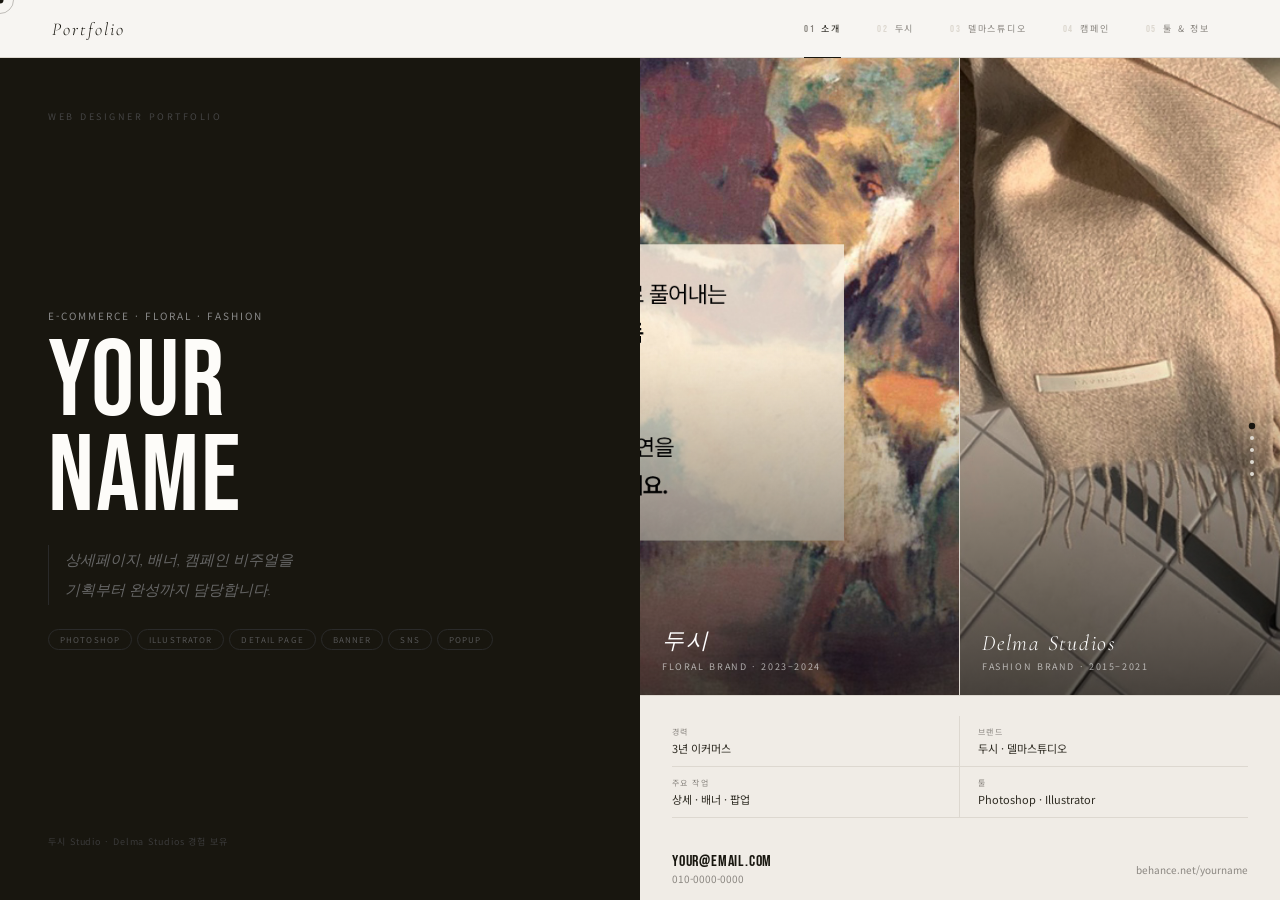
==== index.html @ 93f3ad56 "first commit" ====
<!doctype html>
<html lang="ko">
  <head>
    <meta charset="UTF-8" />
    <meta name="viewport" content="width=device-width, initial-scale=1.0" />
    <title>Web Designer Portfolio</title>
    <link
      href="https://fonts.googleapis.com/css2?family=Noto+Sans+KR:wght@300;400;500&family=Noto+Serif+KR:wght@300;400;600&family=Bebas+Neue&family=Cormorant+Garamond:ital,wght@0,300;0,400;1,300;1,400&display=swap"
      rel="stylesheet"
    />
    <style>
      :root {
        --bg: #f7f5f2;
        --bg2: #f0ece6;
        --bg3: #e8e3dc;
        --dark: #18160f;
        --dark2: #2e2b22;
        --accent-d: #4a6741;
        --accent-l: #7aaa6e;
        --warm: #b8865a;
        --pink: #d4a4a0;
        --text: #18160f;
        --muted: #8a8680;
        --border: #ddd8d0;
        --white: #fdfcf9;
      }
      * {
        box-sizing: border-box;
        margin: 0;
        padding: 0;
      }
      html,
      body {
        width: 100%;
        height: 100%;
        overflow: hidden;
        background: var(--bg);
        color: var(--text);
        font-family: "Noto Sans KR", sans-serif;
        cursor: none;
      }

      .cursor {
        position: fixed;
        width: 7px;
        height: 7px;
        background: var(--dark);
        border-radius: 50%;
        pointer-events: none;
        z-index: 9999;
        transform: translate(-50%, -50%);
      }
      .cursor-ring {
        position: fixed;
        width: 28px;
        height: 28px;
        border: 1px solid rgba(24, 22, 15, 0.25);
        border-radius: 50%;
        pointer-events: none;
        z-index: 9998;
        transform: translate(-50%, -50%);
        transition: all 0.1s;
      }

      /* NAV */
      nav {
        position: fixed;
        top: 0;
        left: 0;
        right: 0;
        z-index: 100;
        height: 58px;
        display: flex;
        align-items: center;
        justify-content: space-between;
        padding: 0 52px;
        background: rgba(247, 245, 242, 0.97);
        backdrop-filter: blur(10px);
        border-bottom: 1px solid var(--border);
      }
      .nav-logo {
        font-family: "Cormorant Garamond", serif;
        font-size: 18px;
        font-weight: 300;
        letter-spacing: 0.12em;
        color: var(--dark);
        font-style: italic;
      }
      .nav-tabs {
        display: flex;
      }
      .nav-tab {
        height: 58px;
        padding: 0 18px;
        display: flex;
        align-items: center;
        font-size: 9px;
        letter-spacing: 0.2em;
        text-transform: uppercase;
        color: var(--muted);
        border: none;
        background: none;
        cursor: none;
        font-family: "Noto Sans KR", sans-serif;
        position: relative;
        transition: color 0.25s;
      }
      .nav-tab::after {
        content: "";
        position: absolute;
        bottom: 0;
        left: 18px;
        right: 18px;
        height: 1px;
        background: var(--dark);
        transform: scaleX(0);
        transition: transform 0.3s ease;
      }
      .nav-tab.active {
        color: var(--dark);
      }
      .nav-tab.active::after {
        transform: scaleX(1);
      }
      .nav-num {
        font-family: "Bebas Neue", sans-serif;
        font-size: 10px;
        color: var(--border);
        margin-right: 6px;
        transition: color 0.25s;
      }
      .nav-tab.active .nav-num {
        color: var(--muted);
      }

      /* PI */
      .pi {
        position: fixed;
        right: 26px;
        top: 50%;
        transform: translateY(-50%);
        display: flex;
        flex-direction: column;
        gap: 8px;
        z-index: 50;
      }
      .pi-dot {
        width: 4px;
        height: 4px;
        border-radius: 50%;
        background: var(--border);
        cursor: pointer;
        transition: all 0.3s;
      }
      .pi-dot.active {
        background: var(--dark);
        transform: scale(1.6);
      }

      /* PAGES */
      .pages {
        position: fixed;
        top: 58px;
        left: 0;
        right: 0;
        bottom: 0;
        overflow: hidden;
      }
      .page {
        position: absolute;
        top: 0;
        left: 0;
        right: 0;
        bottom: 0;
        opacity: 0;
        transform: translateY(22px);
        transition:
          opacity 0.5s cubic-bezier(0.16, 1, 0.3, 1),
          transform 0.5s cubic-bezier(0.16, 1, 0.3, 1);
        pointer-events: none;
        overflow-y: auto;
      }
      .page.active {
        opacity: 1;
        transform: translateY(0);
        pointer-events: all;
      }
      .page.exit {
        opacity: 0;
        transform: translateY(-14px);
        transition:
          opacity 0.28s ease,
          transform 0.28s ease;
      }
      .page::-webkit-scrollbar {
        width: 2px;
      }
      .page::-webkit-scrollbar-thumb {
        background: var(--border);
      }

      /* ANIM */
      .au {
        opacity: 0;
      }
      .page.active .au {
        animation: fadeUp 0.65s cubic-bezier(0.16, 1, 0.3, 1) forwards;
      }
      @keyframes fadeUp {
        from {
          opacity: 0;
          transform: translateY(16px);
        }
        to {
          opacity: 1;
          transform: translateY(0);
        }
      }
      .d1 {
        animation-delay: 0.05s;
      }
      .d2 {
        animation-delay: 0.11s;
      }
      .d3 {
        animation-delay: 0.18s;
      }
      .d4 {
        animation-delay: 0.26s;
      }
      .d5 {
        animation-delay: 0.34s;
      }

      /* ===== P1: COVER ===== */
      .cover-page {
        display: grid;
        grid-template-columns: 1fr 1fr;
        height: 100%;
        overflow: hidden;
      }
      .cover-left {
        background: var(--dark);
        padding: 52px 48px;
        display: flex;
        flex-direction: column;
        justify-content: space-between;
      }
      .cover-eyebrow {
        font-size: 9px;
        letter-spacing: 0.28em;
        color: #444;
        text-transform: uppercase;
      }
      .cover-role {
        font-size: 10px;
        letter-spacing: 0.2em;
        color: #888;
        text-transform: uppercase;
        margin-bottom: 12px;
      }
      .cover-name {
        font-family: "Bebas Neue", sans-serif;
        font-size: clamp(64px, 8.5vw, 108px);
        line-height: 0.88;
        color: #fdfcf9;
        letter-spacing: 0.02em;
      }
      .cover-tagline {
        margin-top: 20px;
        font-family: "Cormorant Garamond", serif;
        font-size: 15px;
        color: #666;
        line-height: 2;
        font-style: italic;
        border-left: 1px solid #2a2a2a;
        padding-left: 16px;
      }
      .cover-tags {
        display: flex;
        flex-wrap: wrap;
        gap: 5px;
        margin-top: 24px;
      }
      .ctag {
        font-size: 8px;
        letter-spacing: 0.14em;
        padding: 4px 11px;
        border: 1px solid #2a2a2a;
        color: #555;
        border-radius: 20px;
        text-transform: uppercase;
      }

      .cover-right {
        background: var(--bg2);
        display: flex;
        flex-direction: column;
      }
      .cover-brands {
        display: grid;
        grid-template-columns: 1fr 1fr;
        flex: 1;
        overflow: hidden;
      }
      .brand-panel {
        position: relative;
        overflow: hidden;
        cursor: pointer;
        border-right: 1px solid var(--border);
      }
      .brand-panel:last-child {
        border-right: none;
      }
      .brand-panel img {
        width: 100%;
        height: 100%;
        object-fit: cover;
        object-position: center top;
        display: block;
        transition: transform 0.5s ease;
      }
      .brand-panel:hover img {
        transform: scale(1.03);
      }
      .brand-overlay {
        position: absolute;
        inset: 0;
        background: linear-gradient(
          to top,
          rgba(0, 0, 0, 0.65) 0%,
          transparent 55%
        );
        display: flex;
        flex-direction: column;
        justify-content: flex-end;
        padding: 22px;
      }
      .brand-name {
        font-family: "Cormorant Garamond", serif;
        font-size: 22px;
        color: #fff;
        font-weight: 300;
        letter-spacing: 0.08em;
        font-style: italic;
      }
      .brand-sub {
        font-size: 9px;
        letter-spacing: 0.18em;
        color: rgba(255, 255, 255, 0.6);
        text-transform: uppercase;
        margin-top: 4px;
      }

      .cover-info {
        padding: 20px 32px;
        display: grid;
        grid-template-columns: 1fr 1fr;
        gap: 0;
        border-top: 1px solid var(--border);
      }
      .ci {
        padding: 10px 0;
        border-bottom: 1px solid var(--border);
      }
      .ci:nth-child(odd) {
        padding-right: 18px;
        border-right: 1px solid var(--border);
      }
      .ci:nth-child(even) {
        padding-left: 18px;
      }
      .ci-k {
        font-size: 8px;
        letter-spacing: 0.18em;
        color: var(--muted);
        text-transform: uppercase;
        margin-bottom: 3px;
      }
      .ci-v {
        font-size: 11px;
        color: var(--dark2);
      }
      .cover-contact {
        padding: 14px 32px;
        display: flex;
        justify-content: space-between;
        align-items: center;
      }
      .contact-main {
        font-family: "Bebas Neue", sans-serif;
        font-size: 16px;
        color: var(--dark);
        letter-spacing: 0.05em;
      }
      .contact-sub {
        font-size: 10px;
        color: var(--muted);
      }

      /* ===== P2: 두시 ===== */
      .brand-page {
        padding: 36px 52px;
        min-height: 100%;
      }
      .brand-header {
        display: flex;
        align-items: center;
        gap: 16px;
        padding-bottom: 16px;
        border-bottom: 1px solid var(--border);
        margin-bottom: 20px;
      }
      .bh-badge {
        font-family: "Cormorant Garamond", serif;
        font-size: 13px;
        font-style: italic;
        color: var(--white);
        background: var(--dark);
        padding: 4px 14px;
        border-radius: 2px;
        letter-spacing: 0.05em;
      }
      .bh-title {
        font-size: 18px;
        font-weight: 500;
        font-family: "Noto Serif KR", serif;
      }
      .bh-sub {
        margin-left: auto;
        font-size: 9px;
        letter-spacing: 0.16em;
        color: var(--muted);
        text-transform: uppercase;
      }

      .work-grid {
        display: grid;
        grid-template-columns: repeat(3, 1fr);
        gap: 10px;
      }
      .work-card {
        background: var(--white);
        border: 1px solid var(--border);
        border-radius: 5px;
        overflow: hidden;
        position: relative;
      }
      .work-img {
        width: 100%;
        height: 200px;
        overflow: hidden;
      }
      .work-img img {
        width: 100%;
        height: 100%;
        object-fit: cover;
        object-position: top;
        display: block;
        transition: transform 0.4s ease;
      }
      .work-card:hover .work-img img {
        transform: scale(1.04);
      }
      .work-info {
        padding: 14px 16px;
      }
      .work-cat {
        font-size: 8px;
        letter-spacing: 0.2em;
        color: var(--accent-d);
        text-transform: uppercase;
        margin-bottom: 5px;
      }
      .work-name {
        font-size: 13px;
        font-weight: 500;
        margin-bottom: 5px;
        font-family: "Noto Serif KR", serif;
      }
      .work-desc {
        font-size: 11px;
        color: var(--muted);
        line-height: 1.75;
        font-weight: 300;
      }
      .work-tags {
        display: flex;
        flex-wrap: wrap;
        gap: 4px;
        margin-top: 8px;
      }
      .wtag {
        font-size: 8px;
        padding: 2px 7px;
        border: 1px solid var(--border);
        color: var(--muted);
        border-radius: 10px;
      }

      /* ===== P3: 델마 ===== */
      /* reuse .brand-page, .brand-header, .work-grid */
      .work-img.tall {
        height: 260px;
      }
      .delma-grid {
        display: grid;
        grid-template-columns: 1fr 1fr;
        gap: 10px;
      }
      .delma-left {
        display: flex;
        flex-direction: column;
        gap: 10px;
      }
      .delma-right {
        display: flex;
        flex-direction: column;
        gap: 10px;
      }

      .detail-scroll-card {
        background: var(--white);
        border: 1px solid var(--border);
        border-radius: 5px;
        overflow: hidden;
      }
      .detail-scroll-imgs {
        display: flex;
        gap: 6px;
        padding: 14px;
        height: 280px;
        overflow-x: auto;
      }
      .detail-scroll-imgs::-webkit-scrollbar {
        height: 2px;
      }
      .detail-scroll-imgs::-webkit-scrollbar-thumb {
        background: var(--border);
      }
      .detail-scroll-imgs img {
        height: 100%;
        width: auto;
        flex-shrink: 0;
        border-radius: 3px;
        object-fit: cover;
      }

      .popup-grid {
        display: grid;
        grid-template-columns: 1fr 1fr;
        gap: 8px;
      }
      .popup-item {
        border: 1px solid var(--border);
        border-radius: 4px;
        overflow: hidden;
        background: var(--bg2);
      }
      .popup-item img {
        width: 100%;
        display: block;
        object-fit: contain;
      }

      /* ===== P4: 캠페인 비교 ===== */
      .compare-page {
        padding: 36px 52px;
        min-height: 100%;
      }
      .compare-grid {
        display: grid;
        grid-template-columns: 1fr 1fr;
        gap: 24px;
        margin-top: 20px;
      }
      .compare-col {
        display: flex;
        flex-direction: column;
        gap: 0;
      }
      .col-header {
        padding: 14px 0;
        border-bottom: 2px solid var(--dark);
        margin-bottom: 0;
      }
      .col-brand {
        font-family: "Cormorant Garamond", serif;
        font-size: 20px;
        font-style: italic;
        color: var(--dark);
      }
      .col-sub {
        font-size: 9px;
        letter-spacing: 0.18em;
        color: var(--muted);
        text-transform: uppercase;
        margin-top: 3px;
      }
      .camp-row {
        display: flex;
        align-items: center;
        gap: 14px;
        padding: 16px 0;
        border-bottom: 1px solid var(--border);
      }
      .camp-thumb-sm {
        width: 64px;
        height: 64px;
        border-radius: 4px;
        overflow: hidden;
        flex-shrink: 0;
        border: 1px solid var(--border);
      }
      .camp-thumb-sm img {
        width: 100%;
        height: 100%;
        object-fit: cover;
      }
      .camp-body {
      }
      .camp-cat-sm {
        font-size: 8px;
        letter-spacing: 0.18em;
        color: var(--accent-d);
        text-transform: uppercase;
        margin-bottom: 3px;
      }
      .camp-name-sm {
        font-size: 13px;
        font-weight: 500;
        margin-bottom: 3px;
      }
      .camp-desc-sm {
        font-size: 11px;
        color: var(--muted);
        line-height: 1.6;
        font-weight: 300;
      }

      /* ===== P5: TOOLS ===== */
      .tools-page {
        padding: 36px 52px;
        min-height: 100%;
        display: grid;
        grid-template-columns: 1fr 1fr;
        grid-template-rows: auto 1fr;
        gap: 36px;
      }
      .tools-hd {
        grid-column: 1/-1;
      }
      .tsec-label {
        font-size: 9px;
        letter-spacing: 0.22em;
        color: var(--muted);
        text-transform: uppercase;
        padding-bottom: 12px;
        border-bottom: 1px solid var(--border);
        margin-bottom: 16px;
      }
      .tool-row2 {
        display: flex;
        align-items: center;
        gap: 12px;
        margin-bottom: 14px;
      }
      .tool-n {
        width: 96px;
        font-size: 12px;
        color: var(--dark2);
      }
      .tool-bg {
        flex: 1;
        height: 1px;
        background: var(--bg3);
      }
      .tool-fg {
        height: 100%;
        background: var(--dark);
        transform: scaleX(0);
        transform-origin: left;
        animation: barGrow 1.1s cubic-bezier(0.16, 1, 0.3, 1) forwards;
      }
      @keyframes barGrow {
        to {
          transform: scaleX(1);
        }
      }
      .tool-pct {
        width: 28px;
        text-align: right;
        font-size: 10px;
        color: var(--muted);
        font-family: "Bebas Neue", sans-serif;
      }
      .prof-row {
        display: flex;
        justify-content: space-between;
        padding: 13px 0;
        border-bottom: 1px solid var(--border);
      }
      .prof-k {
        font-size: 9px;
        letter-spacing: 0.14em;
        color: var(--muted);
        text-transform: uppercase;
      }
      .prof-v {
        font-size: 12px;
        color: var(--dark2);
      }
    </style>
  </head>
  <body>
    <div class="cursor" id="cursor"></div>
    <div class="cursor-ring" id="cursorRing"></div>

    <nav>
      <div class="nav-logo">Portfolio</div>
      <div class="nav-tabs">
        <button class="nav-tab active" data-page="0">
          <span class="nav-num">01</span>소개
        </button>
        <button class="nav-tab" data-page="1">
          <span class="nav-num">02</span>두시
        </button>
        <button class="nav-tab" data-page="2">
          <span class="nav-num">03</span>델마스튜디오
        </button>
        <button class="nav-tab" data-page="3">
          <span class="nav-num">04</span>캠페인
        </button>
        <button class="nav-tab" data-page="4">
          <span class="nav-num">05</span>툴 & 정보
        </button>
      </div>
    </nav>

    <div class="pi">
      <div class="pi-dot active" data-page="0"></div>
      <div class="pi-dot" data-page="1"></div>
      <div class="pi-dot" data-page="2"></div>
      <div class="pi-dot" data-page="3"></div>
      <div class="pi-dot" data-page="4"></div>
    </div>

    <div class="pages">
      <!-- P1 COVER -->
      <div class="page active" id="page-0">
        <div class="cover-page">
          <div class="cover-left">
            <div class="cover-eyebrow au">Web Designer Portfolio</div>
            <div>
              <div class="cover-role au d1">E-Commerce · Floral · Fashion</div>
              <div class="cover-name au d2">YOUR<br />NAME</div>
              <div class="cover-tagline au d3">
                상세페이지, 배너, 캠페인 비주얼을<br />기획부터 완성까지
                담당합니다.
              </div>
              <div class="cover-tags au d4">
                <span class="ctag">Photoshop</span
                ><span class="ctag">Illustrator</span>
                <span class="ctag">Detail Page</span
                ><span class="ctag">Banner</span> <span class="ctag">SNS</span
                ><span class="ctag">Popup</span>
              </div>
            </div>
            <div
              class="au d5"
              style="font-size: 9px; color: #3a3a3a; letter-spacing: 0.1em"
            >
              두시 Studio · Delma Studios 경험 보유
            </div>
          </div>
          <div class="cover-right">
            <div class="cover-brands au d1">
              <div class="brand-panel">
                <img src="images/doosi-main.jpg" alt="두시" />
                <div class="brand-overlay">
                  <div class="brand-name">두시</div>
                  <div class="brand-sub">Floral Brand · 2023–2024</div>
                </div>
              </div>
              <div class="brand-panel">
                <img src="images/delma-main.JPG" alt="델마 스튜디오" />
                <div class="brand-overlay">
                  <div class="brand-name">Delma Studios</div>
                  <div class="brand-sub">Fashion Brand · 2015–2021</div>
                </div>
              </div>
            </div>
            <div class="cover-info au d2">
              <div class="ci">
                <div class="ci-k">경력</div>
                <div class="ci-v">3년 이커머스</div>
              </div>
              <div class="ci">
                <div class="ci-k">브랜드</div>
                <div class="ci-v">두시 · 델마스튜디오</div>
              </div>
              <div class="ci">
                <div class="ci-k">주요 작업</div>
                <div class="ci-v">상세 · 배너 · 팝업</div>
              </div>
              <div class="ci">
                <div class="ci-k">툴</div>
                <div class="ci-v">Photoshop · Illustrator</div>
              </div>
            </div>
            <div class="cover-contact au d3">
              <div>
                <div class="contact-main">YOUR@EMAIL.COM</div>
                <div class="contact-sub">010-0000-0000</div>
              </div>
              <div class="contact-sub">behance.net/yourname</div>
            </div>
          </div>
        </div>
      </div>

      <!-- P2 두시 -->
      <div class="page" id="page-1">
        <div class="brand-page">
          <div class="brand-header au">
            <div class="bh-badge">두시</div>
            <div class="bh-title">플로럴 브랜드 — 상세페이지 & 배너</div>
            <div class="bh-sub">2021 – 2022</div>
          </div>
          <div class="work-grid">
            <div class="work-card au d1">
              <div class="work-img">
                <img
                  src="images/doosiproduct1.jpg"
                  alt="꽃 정기구독 상세페이지"
                />
              </div>
              <div class="work-info">
                <div class="work-cat">상세페이지</div>
                <div class="work-name">꽃 정기구독</div>
                <div class="work-desc">
                  2주에 한 번 배송되는 정기구독 서비스 상세. 베이지·크림 톤 여백
                  중심 레이아웃.
                </div>
                <div class="work-tags">
                  <span class="wtag">PS</span><span class="wtag">리터칭</span
                  ><span class="wtag">합성</span
                  ><span class="wtag">타이포</span>
                </div>
              </div>
            </div>
            <div class="work-card au d2">
              <div class="work-img">
                <img src="images/aspargus.jpg" alt="아스파라거스 상세페이지" />
              </div>
              <div class="work-info">
                <div class="work-cat">상세페이지</div>
                <div class="work-name">아스파라거스</div>
                <div class="work-desc">
                  식물 단품 상세. 특성·사이즈·Gardener's tip 정보 구조화. 내추럴
                  톤 유지.
                </div>
                <div class="work-tags">
                  <span class="wtag">인포그래픽</span
                  ><span class="wtag">레이아웃</span
                  ><span class="wtag">AI</span>
                </div>
              </div>
            </div>
            <div class="work-card au d3">
              <div class="work-img">
                <img src="images/doosi-performance.jpg" alt="테마 메인 배너" />
              </div>
              <div class="work-info">
                <div class="work-cat">테마 메인 배너</div>
                <div class="work-name">퍼포먼스</div>
                <div class="work-desc">
                  드가 회화를 활용한 테마 정기구독 메인 배너. 추상적 주제를 꽃
                  어레인지로 풀어냄.
                </div>
                <div class="work-tags">
                  <span class="wtag">1920×600</span
                  ><span class="wtag">합성</span
                  ><span class="wtag">타이포</span>
                </div>
              </div>
            </div>
            <div class="work-card au d4" style="grid-column: 1/3">
              <div
                style="display: grid; grid-template-columns: 1fr 1fr; gap: 0"
              >
                <div style="padding: 18px 20px">
                  <div class="work-cat">SNS 이벤트 배너</div>
                  <div class="work-name">우정, 사랑</div>
                  <div class="work-desc">
                    국제 우정의 날(7.30) 기획전. 해바라기 꽃다발 + 푸어화병 세트
                    프로모션. 정방형 SNS 배너.
                  </div>
                  <div class="work-tags">
                    <span class="wtag">1:1</span><span class="wtag">SNS</span
                    ><span class="wtag">이벤트</span>
                  </div>
                </div>
                <div
                  style="
                    border-left: 1px solid var(--border);
                    overflow: hidden;
                    max-height: 180px;
                  "
                >
                  <img
                    src="images/doosi-sns-banner.jpg"
                    alt="우정사랑 SNS 배너"
                    style="
                      width: 100%;
                      height: 100%;
                      object-fit: cover;
                      object-position: top;
                    "
                  />
                </div>
              </div>
            </div>
          </div>
        </div>
      </div>

      <!-- P3 델마 -->
      <div class="page" id="page-2">
        <div class="brand-page">
          <div class="brand-header au">
            <div class="bh-badge" style="background: var(--dark2)">
              Delma Studios
            </div>
            <div class="bh-title">의류 쇼핑몰 — 상세페이지 & 팝업</div>
            <div class="bh-sub">2020 – 2021</div>
          </div>
          <div class="delma-grid">
            <div class="delma-left">
              <!-- 상세페이지 스크롤 -->
              <div class="detail-scroll-card au d1">
                <div style="padding: 12px 16px 0">
                  <div class="work-cat">상세페이지 — 스크롤하여 확인</div>
                </div>
                <div class="detail-scroll-imgs">
                  <img src="images/delmaproductp2.jpg" alt="델마 상세1" />
                  <img src="images/delmaproductp3.jpg" alt="델마 상세2" />
                  <img src="images/delmaproductp4.jpg" alt="델마 상세3" />
                </div>
                <div style="padding: 10px 16px 14px">
                  <div class="work-name" style="font-size: 13px">
                    Autumn Breeze · 여름 캐미솔 · Winter Jacket
                  </div>
                  <div class="work-desc">
                    시즌별 의류 단품 상세페이지. 라이프스타일 감성 컷 + 상품
                    디테일 컷 구성.
                  </div>
                  <div class="work-tags">
                    <span class="wtag">PS</span><span class="wtag">리터칭</span
                    ><span class="wtag">합성</span
                    ><span class="wtag">SNS연동</span>
                  </div>
                </div>
              </div>
              <!-- 메인이미지 -->
              <div class="work-card au d2" style="overflow: hidden">
                <div class="work-img tall">
                  <img src="images/delma-main.jpg" alt="델마 메인 이미지" />
                </div>
                <div class="work-info">
                  <div class="work-cat">메인 이미지</div>
                  <div class="work-name">Winter Collection</div>
                  <div class="work-desc">
                    modern, simple — 겨울 컬렉션 메인 비주얼. 스트릿 감성
                    레이어드 컷.
                  </div>
                  <div class="work-tags">
                    <span class="wtag">메인배너</span
                    ><span class="wtag">포토디렉팅</span>
                  </div>
                </div>
              </div>
            </div>
            <div class="delma-right">
              <!-- 메인 두번째 -->
              <div class="work-card au d1" style="overflow: hidden">
                <div class="work-img" style="height: 180px">
                  <img
                    src="images/delma-main2.jpg"
                    alt="델마 메인 두번째"
                    style="object-position: center"
                  />
                </div>
                <div class="work-info">
                  <div class="work-cat">메인 이미지 2nd</div>
                  <div class="work-name">Natural Studio</div>
                  <div class="work-desc">
                    자연광 스튜디오 무드. 우드·린넨 소품 활용한 감성 비주얼.
                  </div>
                </div>
              </div>
              <!-- 팝업 -->
              <div class="work-card au d2">
                <div style="padding: 12px 16px 8px">
                  <div class="work-cat">팝업 & 공지</div>
                  <div class="work-name">Special Week · 설연휴 공지</div>
                </div>
                <div class="popup-grid" style="padding: 0 16px 16px">
                  <div class="popup-item">
                    <img src="images/팝업5.jpg" alt="팝업5" />
                  </div>
                  <div class="popup-item">
                    <img src="images/팝업6_gif.jpg" alt="팝업6 gif" />
                  </div>
                </div>
                <div style="padding: 0 16px 14px">
                  <div class="work-desc">
                    10% OFF 스페셜 위크 팝업 + 설연휴 배송 중단 공지 GIF 팝업.
                  </div>
                  <div class="work-tags">
                    <span class="wtag">팝업</span><span class="wtag">GIF</span
                    ><span class="wtag">공지</span>
                  </div>
                </div>
              </div>
            </div>
          </div>
        </div>
      </div>

      <!-- P4 캠페인 비교 -->
      <div class="page" id="page-3">
        <div class="compare-page">
          <div class="brand-header au">
            <div class="bh-badge" style="background: var(--muted)">캠페인</div>
            <div class="bh-title">두 브랜드 캠페인 비교</div>
            <div class="bh-sub">Brand × Campaign Overview</div>
          </div>
          <div class="compare-grid">
            <div class="compare-col au d1">
              <div class="col-header">
                <div class="col-brand">두시</div>
                <div class="col-sub">Floral · Lifestyle · 2023–2024</div>
              </div>
              <div class="camp-row">
                <div class="camp-thumb-sm">
                  <img src="images/doosi-performance.jpg" alt="퍼포먼스" />
                </div>
                <div class="camp-body">
                  <div class="camp-cat-sm">테마 캠페인</div>
                  <div class="camp-name-sm">퍼포먼스</div>
                  <div class="camp-desc-sm">
                    드가 회화 × 꽃 어레인지. 테마 메인배너 + 상세 + SNS.
                  </div>
                </div>
              </div>
              <div class="camp-row">
                <div class="camp-thumb-sm">
                  <img src="images/우정사랑.jpg" alt="우정사랑" />
                </div>
                <div class="camp-body">
                  <div class="camp-cat-sm">이벤트</div>
                  <div class="camp-name-sm">우정, 사랑</div>
                  <div class="camp-desc-sm">
                    국제 우정의 날 기획. 해바라기 세트 프로모션 SNS 배너.
                  </div>
                </div>
              </div>
              <div class="camp-row">
                <div class="camp-thumb-sm">
                  <img src="images/꽃정기구독.jpg" alt="꽃정기구독" />
                </div>
                <div class="camp-body">
                  <div class="camp-cat-sm">서비스 상세</div>
                  <div class="camp-name-sm">꽃 정기구독</div>
                  <div class="camp-desc-sm">
                    구독 서비스 메인 상세. 배송 캘린더 + 사이즈 인포그래픽.
                  </div>
                </div>
              </div>
            </div>
            <div class="compare-col au d2">
              <div class="col-header">
                <div class="col-brand">Delma Studios</div>
                <div class="col-sub">Fashion · Lifestyle · 2020–2021</div>
              </div>
              <div class="camp-row">
                <div class="camp-thumb-sm">
                  <img src="images/겨울컬렉션.jpg" alt="겨울컬렉션" />
                </div>
                <div class="camp-body">
                  <div class="camp-cat-sm">시즌 컬렉션</div>
                  <div class="camp-name-sm">Winter Collection</div>
                  <div class="camp-desc-sm">
                    modern, simple 무드. 스트릿 스냅 레이어드 메인 비주얼.
                  </div>
                </div>
              </div>
              <div class="camp-row">
                <div class="camp-thumb-sm">
                  <img src="images/스페셜위크.jpg" alt="스페셜위크" />
                </div>
                <div class="camp-body">
                  <div class="camp-cat-sm">이벤트 팝업</div>
                  <div class="camp-name-sm">Special Week</div>
                  <div class="camp-desc-sm">
                    10% OFF 로그인 이벤트. 팝업 + GIF 공지 제작.
                  </div>
                </div>
              </div>
              <div class="camp-row">
                <div class="camp-thumb-sm">
                  <img src="images/시즌상세.jpg" alt="시즌상세" />
                </div>
                <div class="camp-body">
                  <div class="camp-cat-sm">시즌 상세페이지</div>
                  <div class="camp-name-sm">Autumn Breeze 외</div>
                  <div class="camp-desc-sm">
                    가을·여름·겨울 시즌별 의류 단품 상세페이지 다수 제작.
                  </div>
                </div>
              </div>
            </div>
          </div>
        </div>
      </div>

      <!-- P5 TOOLS -->
      <div class="page" id="page-4">
        <div class="tools-page">
          <div class="tools-hd">
            <div class="brand-header au" style="margin-bottom: 0">
              <div class="bh-title">툴 & 기본 정보</div>
              <div class="bh-sub">Skills & Profile</div>
            </div>
          </div>
          <div class="au d1">
            <div class="tsec-label">디자인 툴 숙련도</div>
            <div class="tool-row2">
              <div class="tool-n">Photoshop</div>
              <div class="tool-bg">
                <div
                  class="tool-fg"
                  style="width: 95%; animation-delay: 0.1s"
                ></div>
              </div>
              <div class="tool-pct">95</div>
            </div>
            <div class="tool-row2">
              <div class="tool-n">Illustrator</div>
              <div class="tool-bg">
                <div
                  class="tool-fg"
                  style="width: 85%; animation-delay: 0.2s"
                ></div>
              </div>
              <div class="tool-pct">85</div>
            </div>
            <div class="tool-row2">
              <div class="tool-n">Figma</div>
              <div class="tool-bg">
                <div
                  class="tool-fg"
                  style="width: 68%; animation-delay: 0.3s"
                ></div>
              </div>
              <div class="tool-pct">68</div>
            </div>
            <div class="tool-row2">
              <div class="tool-n">After Effects</div>
              <div class="tool-bg">
                <div
                  class="tool-fg"
                  style="width: 45%; animation-delay: 0.4s"
                ></div>
              </div>
              <div class="tool-pct">45</div>
            </div>
            <div class="tool-row2">
              <div class="tool-n">Premiere</div>
              <div class="tool-bg">
                <div
                  class="tool-fg"
                  style="width: 38%; animation-delay: 0.5s"
                ></div>
              </div>
              <div class="tool-pct">38</div>
            </div>
          </div>
          <div class="au d2">
            <div class="tsec-label">기본 정보</div>
            <div class="prof-row">
              <span class="prof-k">이름</span><span class="prof-v">홍길동</span>
            </div>
            <div class="prof-row">
              <span class="prof-k">경력</span
              ><span class="prof-v">3년 (이커머스 웹디자인)</span>
            </div>
            <div class="prof-row">
              <span class="prof-k">브랜드 경험</span
              ><span class="prof-v">두시 · Delma Studios</span>
            </div>
            <div class="prof-row">
              <span class="prof-k">주요 작업</span
              ><span class="prof-v">상세페이지 · 배너 · 팝업 · SNS</span>
            </div>
            <div class="prof-row">
              <span class="prof-k">이메일</span
              ><span class="prof-v">your@email.com</span>
            </div>
            <div class="prof-row" style="border: none">
              <span class="prof-k">연락처</span
              ><span class="prof-v">010-0000-0000</span>
            </div>
          </div>
        </div>
      </div>
    </div>
    <!-- /pages -->

    <script>
      let cur = 0;
      const cursor = document.getElementById("cursor");
      const ring = document.getElementById("cursorRing");
      let mx = 0,
        my = 0,
        rx = 0,
        ry = 0;
      document.addEventListener("mousemove", (e) => {
        mx = e.clientX;
        my = e.clientY;
        cursor.style.left = mx + "px";
        cursor.style.top = my + "px";
      });
      (function loop() {
        rx += (mx - rx) * 0.13;
        ry += (my - ry) * 0.13;
        ring.style.left = rx + "px";
        ring.style.top = ry + "px";
        requestAnimationFrame(loop);
      })();

      function goTo(idx) {
        if (idx === cur) return;
        const pages = document.querySelectorAll(".page");
        const tabs = document.querySelectorAll(".nav-tab");
        const dots = document.querySelectorAll(".pi-dot");
        pages[cur].classList.add("exit");
        setTimeout(() => pages[cur].classList.remove("exit"), 300);
        pages[cur].classList.remove("active");
        cur = idx;
        setTimeout(() => {
          pages[cur].classList.add("active");
          pages[cur].querySelectorAll(".au").forEach((el) => {
            el.style.animation = "none";
            el.offsetHeight;
            el.style.animation = "";
          });
        }, 180);
        tabs.forEach((t, i) => t.classList.toggle("active", i === idx));
        dots.forEach((d, i) => d.classList.toggle("active", i === idx));
      }
      document
        .querySelectorAll(".nav-tab")
        .forEach((t, i) => t.addEventListener("click", () => goTo(i)));
      document
        .querySelectorAll(".pi-dot")
        .forEach((d, i) => d.addEventListener("click", () => goTo(i)));
      document.addEventListener("keydown", (e) => {
        if (e.key === "ArrowRight" || e.key === "ArrowDown")
          goTo(Math.min(cur + 1, 4));
        if (e.key === "ArrowLeft" || e.key === "ArrowUp")
          goTo(Math.max(cur - 1, 0));
      });
    </script>
  </body>
</html>
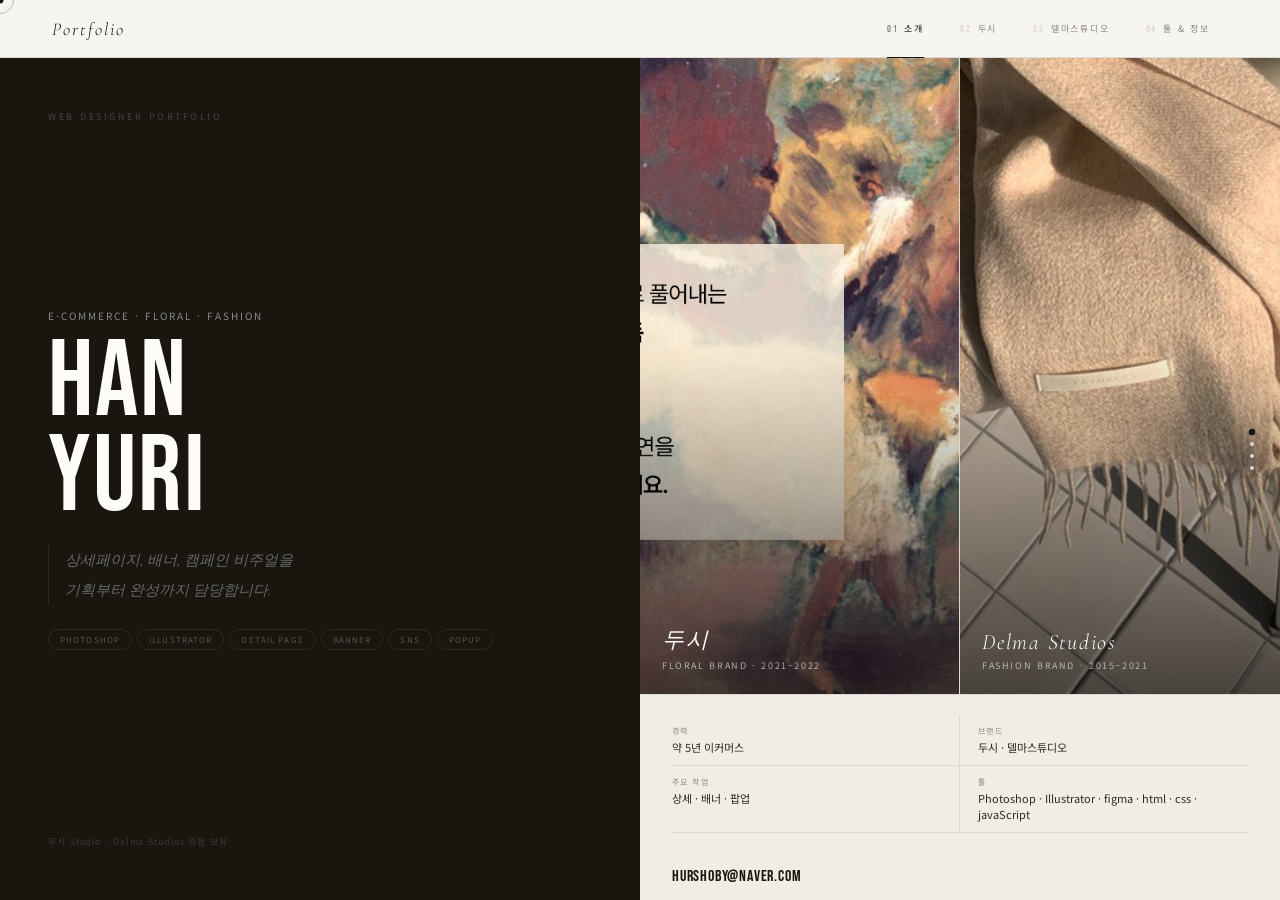
==== commit 69ce276e: "second commit" ====
--- a/index.html
+++ b/index.html
@@ -563,6 +563,45 @@
         object-fit: contain;
       }
 
+      /* ===== 이미지 모달 ===== */
+      #img-modal {
+        display: none;
+        position: fixed;
+        inset: 0;
+        z-index: 9999;
+        background: rgba(0, 0, 0, 0.82);
+        align-items: center;
+        justify-content: center;
+        cursor: zoom-out;
+      }
+      #img-modal.open {
+        display: flex;
+      }
+      #img-modal img {
+        max-width: 90vw;
+        max-height: 90vh;
+        object-fit: contain;
+        border-radius: 4px;
+        box-shadow: 0 8px 40px rgba(0, 0, 0, 0.5);
+        cursor: default;
+      }
+      #img-modal .modal-close {
+        position: absolute;
+        top: 20px;
+        right: 28px;
+        font-size: 28px;
+        color: #fff;
+        cursor: pointer;
+        line-height: 1;
+        opacity: 0.8;
+      }
+      #img-modal .modal-close:hover {
+        opacity: 1;
+      }
+      .work-card.clickable {
+        cursor: pointer;
+      }
+
       /* ===== P4: 캠페인 비교 ===== */
       .compare-page {
         padding: 36px 52px;
@@ -729,10 +768,7 @@
           <span class="nav-num">03</span>델마스튜디오
         </button>
         <button class="nav-tab" data-page="3">
-          <span class="nav-num">04</span>캠페인
-        </button>
-        <button class="nav-tab" data-page="4">
-          <span class="nav-num">05</span>툴 & 정보
+          <span class="nav-num">04</span>툴 & 정보
         </button>
       </div>
     </nav>
@@ -742,7 +778,6 @@
       <div class="pi-dot" data-page="1"></div>
       <div class="pi-dot" data-page="2"></div>
       <div class="pi-dot" data-page="3"></div>
-      <div class="pi-dot" data-page="4"></div>
     </div>
 
     <div class="pages">
@@ -753,7 +788,7 @@
             <div class="cover-eyebrow au">Web Designer Portfolio</div>
             <div>
               <div class="cover-role au d1">E-Commerce · Floral · Fashion</div>
-              <div class="cover-name au d2">YOUR<br />NAME</div>
+              <div class="cover-name au d2">HAN<br />YURI</div>
               <div class="cover-tagline au d3">
                 상세페이지, 배너, 캠페인 비주얼을<br />기획부터 완성까지
                 담당합니다.
@@ -779,7 +814,7 @@
                 <img src="images/doosi-main.jpg" alt="두시" />
                 <div class="brand-overlay">
                   <div class="brand-name">두시</div>
-                  <div class="brand-sub">Floral Brand · 2023–2024</div>
+                  <div class="brand-sub">Floral Brand · 2021–2022</div>
                 </div>
               </div>
               <div class="brand-panel">
@@ -793,7 +828,7 @@
             <div class="cover-info au d2">
               <div class="ci">
                 <div class="ci-k">경력</div>
-                <div class="ci-v">3년 이커머스</div>
+                <div class="ci-v">약 5년 이커머스</div>
               </div>
               <div class="ci">
                 <div class="ci-k">브랜드</div>
@@ -805,15 +840,16 @@
               </div>
               <div class="ci">
                 <div class="ci-k">툴</div>
-                <div class="ci-v">Photoshop · Illustrator</div>
+                <div class="ci-v">
+                  Photoshop · Illustrator · figma · html · css · javaScript
+                </div>
               </div>
             </div>
             <div class="cover-contact au d3">
               <div>
-                <div class="contact-main">YOUR@EMAIL.COM</div>
-                <div class="contact-sub">010-0000-0000</div>
-              </div>
-              <div class="contact-sub">behance.net/yourname</div>
+                <div class="contact-main">hurshoby@naver.com</div>
+                <!-- <div class="contact-sub">010-4478-****</div> -->
+              </div>
             </div>
           </div>
         </div>
@@ -828,7 +864,10 @@
             <div class="bh-sub">2021 – 2022</div>
           </div>
           <div class="work-grid">
-            <div class="work-card au d1">
+            <div
+              class="work-card au d1 clickable"
+              data-modal-img="images/doosi-detailpage.jpg"
+            >
               <div class="work-img">
                 <img
                   src="images/doosiproduct1.jpg"
@@ -849,13 +888,16 @@
                 </div>
               </div>
             </div>
-            <div class="work-card au d2">
+            <div
+              class="work-card au d2 clickable"
+              data-modal-img="images/doosi-plant.jpg"
+            >
               <div class="work-img">
                 <img src="images/aspargus.jpg" alt="아스파라거스 상세페이지" />
               </div>
               <div class="work-info">
                 <div class="work-cat">상세페이지</div>
-                <div class="work-name">아스파라거스</div>
+                <div class="work-name">플랜트</div>
                 <div class="work-desc">
                   식물 단품 상세. 특성·사이즈·Gardener's tip 정보 구조화. 내추럴
                   톤 유지.
@@ -867,7 +909,10 @@
                 </div>
               </div>
             </div>
-            <div class="work-card au d3">
+            <div
+              class="work-card au d3 clickable"
+              data-modal-img="images/doosi-theme.jpg"
+            >
               <div class="work-img">
                 <img src="images/doosi-performance.jpg" alt="테마 메인 배너" />
               </div>
@@ -885,39 +930,23 @@
                 </div>
               </div>
             </div>
-            <div class="work-card au d4" style="grid-column: 1/3">
-              <div
-                style="display: grid; grid-template-columns: 1fr 1fr; gap: 0"
-              >
-                <div style="padding: 18px 20px">
-                  <div class="work-cat">SNS 이벤트 배너</div>
-                  <div class="work-name">우정, 사랑</div>
-                  <div class="work-desc">
-                    국제 우정의 날(7.30) 기획전. 해바라기 꽃다발 + 푸어화병 세트
-                    프로모션. 정방형 SNS 배너.
-                  </div>
-                  <div class="work-tags">
-                    <span class="wtag">1:1</span><span class="wtag">SNS</span
-                    ><span class="wtag">이벤트</span>
-                  </div>
-                </div>
-                <div
-                  style="
-                    border-left: 1px solid var(--border);
-                    overflow: hidden;
-                    max-height: 180px;
-                  "
-                >
-                  <img
-                    src="images/doosi-sns-banner.jpg"
-                    alt="우정사랑 SNS 배너"
-                    style="
-                      width: 100%;
-                      height: 100%;
-                      object-fit: cover;
-                      object-position: top;
-                    "
-                  />
+            <div class="work-card au d4">
+              <div class="work-img">
+                <img
+                  src="images/doosi-sns-banner.jpg"
+                  alt="우정사랑 SNS 배너"
+                />
+              </div>
+              <div class="work-info">
+                <div class="work-cat">SNS 이벤트 배너</div>
+                <div class="work-name">우정, 사랑</div>
+                <div class="work-desc">
+                  국제 우정의 날(7.30) 기획전. 해바라기 꽃다발 + 푸어화병 세트
+                  프로모션. 정방형 SNS 배너.
+                </div>
+                <div class="work-tags">
+                  <span class="wtag">1:1</span><span class="wtag">SNS</span
+                  ><span class="wtag">이벤트</span>
                 </div>
               </div>
             </div>
@@ -933,50 +962,31 @@
               Delma Studios
             </div>
             <div class="bh-title">의류 쇼핑몰 — 상세페이지 & 팝업</div>
-            <div class="bh-sub">2020 – 2021</div>
+            <div class="bh-sub">2015 – 2021</div>
           </div>
           <div class="delma-grid">
             <div class="delma-left">
-              <!-- 상세페이지 스크롤 -->
-              <div class="detail-scroll-card au d1">
-                <div style="padding: 12px 16px 0">
-                  <div class="work-cat">상세페이지 — 스크롤하여 확인</div>
-                </div>
-                <div class="detail-scroll-imgs">
-                  <img src="images/delmaproductp2.jpg" alt="델마 상세1" />
-                  <img src="images/delmaproductp3.jpg" alt="델마 상세2" />
-                  <img src="images/delmaproductp4.jpg" alt="델마 상세3" />
-                </div>
-                <div style="padding: 10px 16px 14px">
+              <!-- 상세페이지 썸네일 -->
+              <div
+                class="work-card au d1 clickable"
+                data-modal-img="images/delma-detailpage.jpg"
+              >
+                <div class="work-img tall">
+                  <img src="images/delmaproductp4.jpg" alt="델마 상세페이지" />
+                </div>
+                <div class="work-info">
+                  <div class="work-cat">상세페이지 — 클릭하여 전체 보기</div>
                   <div class="work-name" style="font-size: 13px">
-                    Autumn Breeze · 여름 캐미솔 · Winter Jacket
+                    Autumn Breeze · 여름 캐미솔 · Winter Jacket 등
                   </div>
                   <div class="work-desc">
                     시즌별 의류 단품 상세페이지. 라이프스타일 감성 컷 + 상품
                     디테일 컷 구성.
                   </div>
                   <div class="work-tags">
-                    <span class="wtag">PS</span><span class="wtag">리터칭</span
-                    ><span class="wtag">합성</span
-                    ><span class="wtag">SNS연동</span>
-                  </div>
-                </div>
-              </div>
-              <!-- 메인이미지 -->
-              <div class="work-card au d2" style="overflow: hidden">
-                <div class="work-img tall">
-                  <img src="images/delma-main.jpg" alt="델마 메인 이미지" />
-                </div>
-                <div class="work-info">
-                  <div class="work-cat">메인 이미지</div>
-                  <div class="work-name">Winter Collection</div>
-                  <div class="work-desc">
-                    modern, simple — 겨울 컬렉션 메인 비주얼. 스트릿 감성
-                    레이어드 컷.
-                  </div>
-                  <div class="work-tags">
-                    <span class="wtag">메인배너</span
-                    ><span class="wtag">포토디렉팅</span>
+                    <span class="wtag">Photoshop</span
+                    ><span class="wtag">리터칭</span
+                    ><span class="wtag">합성</span>
                   </div>
                 </div>
               </div>
@@ -992,7 +1002,7 @@
                   />
                 </div>
                 <div class="work-info">
-                  <div class="work-cat">메인 이미지 2nd</div>
+                  <div class="work-cat">메인 이미지</div>
                   <div class="work-name">Natural Studio</div>
                   <div class="work-desc">
                     자연광 스튜디오 무드. 우드·린넨 소품 활용한 감성 비주얼.
@@ -1007,16 +1017,14 @@
                 </div>
                 <div class="popup-grid" style="padding: 0 16px 16px">
                   <div class="popup-item">
-                    <img src="images/팝업5.jpg" alt="팝업5" />
+                    <img src="images/delma-popup1.jpg" alt="팝업5" />
                   </div>
                   <div class="popup-item">
-                    <img src="images/팝업6_gif.jpg" alt="팝업6 gif" />
+                    <img src="images/delma-popup2.jpg" alt="팝업6 gif" />
                   </div>
                 </div>
                 <div style="padding: 0 16px 14px">
-                  <div class="work-desc">
-                    10% OFF 스페셜 위크 팝업 + 설연휴 배송 중단 공지 GIF 팝업.
-                  </div>
+                  <div class="work-desc">SALE 팝업, 연휴 공지 팝업 등.</div>
                   <div class="work-tags">
                     <span class="wtag">팝업</span><span class="wtag">GIF</span
                     ><span class="wtag">공지</span>
@@ -1028,105 +1036,8 @@
         </div>
       </div>
 
-      <!-- P4 캠페인 비교 -->
+      <!-- P4 TOOLS -->
       <div class="page" id="page-3">
-        <div class="compare-page">
-          <div class="brand-header au">
-            <div class="bh-badge" style="background: var(--muted)">캠페인</div>
-            <div class="bh-title">두 브랜드 캠페인 비교</div>
-            <div class="bh-sub">Brand × Campaign Overview</div>
-          </div>
-          <div class="compare-grid">
-            <div class="compare-col au d1">
-              <div class="col-header">
-                <div class="col-brand">두시</div>
-                <div class="col-sub">Floral · Lifestyle · 2023–2024</div>
-              </div>
-              <div class="camp-row">
-                <div class="camp-thumb-sm">
-                  <img src="images/doosi-performance.jpg" alt="퍼포먼스" />
-                </div>
-                <div class="camp-body">
-                  <div class="camp-cat-sm">테마 캠페인</div>
-                  <div class="camp-name-sm">퍼포먼스</div>
-                  <div class="camp-desc-sm">
-                    드가 회화 × 꽃 어레인지. 테마 메인배너 + 상세 + SNS.
-                  </div>
-                </div>
-              </div>
-              <div class="camp-row">
-                <div class="camp-thumb-sm">
-                  <img src="images/우정사랑.jpg" alt="우정사랑" />
-                </div>
-                <div class="camp-body">
-                  <div class="camp-cat-sm">이벤트</div>
-                  <div class="camp-name-sm">우정, 사랑</div>
-                  <div class="camp-desc-sm">
-                    국제 우정의 날 기획. 해바라기 세트 프로모션 SNS 배너.
-                  </div>
-                </div>
-              </div>
-              <div class="camp-row">
-                <div class="camp-thumb-sm">
-                  <img src="images/꽃정기구독.jpg" alt="꽃정기구독" />
-                </div>
-                <div class="camp-body">
-                  <div class="camp-cat-sm">서비스 상세</div>
-                  <div class="camp-name-sm">꽃 정기구독</div>
-                  <div class="camp-desc-sm">
-                    구독 서비스 메인 상세. 배송 캘린더 + 사이즈 인포그래픽.
-                  </div>
-                </div>
-              </div>
-            </div>
-            <div class="compare-col au d2">
-              <div class="col-header">
-                <div class="col-brand">Delma Studios</div>
-                <div class="col-sub">Fashion · Lifestyle · 2020–2021</div>
-              </div>
-              <div class="camp-row">
-                <div class="camp-thumb-sm">
-                  <img src="images/겨울컬렉션.jpg" alt="겨울컬렉션" />
-                </div>
-                <div class="camp-body">
-                  <div class="camp-cat-sm">시즌 컬렉션</div>
-                  <div class="camp-name-sm">Winter Collection</div>
-                  <div class="camp-desc-sm">
-                    modern, simple 무드. 스트릿 스냅 레이어드 메인 비주얼.
-                  </div>
-                </div>
-              </div>
-              <div class="camp-row">
-                <div class="camp-thumb-sm">
-                  <img src="images/스페셜위크.jpg" alt="스페셜위크" />
-                </div>
-                <div class="camp-body">
-                  <div class="camp-cat-sm">이벤트 팝업</div>
-                  <div class="camp-name-sm">Special Week</div>
-                  <div class="camp-desc-sm">
-                    10% OFF 로그인 이벤트. 팝업 + GIF 공지 제작.
-                  </div>
-                </div>
-              </div>
-              <div class="camp-row">
-                <div class="camp-thumb-sm">
-                  <img src="images/시즌상세.jpg" alt="시즌상세" />
-                </div>
-                <div class="camp-body">
-                  <div class="camp-cat-sm">시즌 상세페이지</div>
-                  <div class="camp-name-sm">Autumn Breeze 외</div>
-                  <div class="camp-desc-sm">
-                    가을·여름·겨울 시즌별 의류 단품 상세페이지 다수 제작.
-                  </div>
-                </div>
-              </div>
-            </div>
-          </div>
-        </div>
-      </div>
-
-      <!-- P5 TOOLS -->
-      <div class="page" id="page-4">
         <div class="tools-page">
           <div class="tools-hd">
             <div class="brand-header au" style="margin-bottom: 0">
@@ -1167,34 +1078,44 @@
               <div class="tool-pct">68</div>
             </div>
             <div class="tool-row2">
-              <div class="tool-n">After Effects</div>
+              <div class="tool-n">HTML</div>
               <div class="tool-bg">
                 <div
                   class="tool-fg"
-                  style="width: 45%; animation-delay: 0.4s"
+                  style="width: 90%; animation-delay: 0.4s"
                 ></div>
               </div>
-              <div class="tool-pct">45</div>
+              <div class="tool-pct">90</div>
             </div>
             <div class="tool-row2">
-              <div class="tool-n">Premiere</div>
+              <div class="tool-n">CSS</div>
               <div class="tool-bg">
                 <div
                   class="tool-fg"
-                  style="width: 38%; animation-delay: 0.5s"
+                  style="width: 90%; animation-delay: 0.5s"
                 ></div>
               </div>
-              <div class="tool-pct">38</div>
+              <div class="tool-pct">90</div>
+            </div>
+            <div class="tool-row2">
+              <div class="tool-n">JavaScript</div>
+              <div class="tool-bg">
+                <div
+                  class="tool-fg"
+                  style="width: 40%; animation-delay: 0.6s"
+                ></div>
+              </div>
+              <div class="tool-pct">40</div>
             </div>
           </div>
           <div class="au d2">
             <div class="tsec-label">기본 정보</div>
             <div class="prof-row">
-              <span class="prof-k">이름</span><span class="prof-v">홍길동</span>
+              <span class="prof-k">이름</span><span class="prof-v">한유리</span>
             </div>
             <div class="prof-row">
               <span class="prof-k">경력</span
-              ><span class="prof-v">3년 (이커머스 웹디자인)</span>
+              ><span class="prof-v">약 5년 (이커머스 웹디자인)</span>
             </div>
             <div class="prof-row">
               <span class="prof-k">브랜드 경험</span
@@ -1206,11 +1127,7 @@
             </div>
             <div class="prof-row">
               <span class="prof-k">이메일</span
-              ><span class="prof-v">your@email.com</span>
-            </div>
-            <div class="prof-row" style="border: none">
-              <span class="prof-k">연락처</span
-              ><span class="prof-v">010-0000-0000</span>
+              ><span class="prof-v">hurshoby@naver.com</span>
             </div>
           </div>
         </div>
@@ -1268,10 +1185,41 @@
         .forEach((d, i) => d.addEventListener("click", () => goTo(i)));
       document.addEventListener("keydown", (e) => {
         if (e.key === "ArrowRight" || e.key === "ArrowDown")
-          goTo(Math.min(cur + 1, 4));
+          goTo(Math.min(cur + 1, 3));
         if (e.key === "ArrowLeft" || e.key === "ArrowUp")
           goTo(Math.max(cur - 1, 0));
       });
     </script>
+
+    <!-- 이미지 모달 -->
+    <div id="img-modal">
+      <span class="modal-close">&times;</span>
+      <img id="modal-img" src="" alt="" />
+    </div>
+    <script>
+      const imgModal = document.getElementById("img-modal");
+      const modalImg = document.getElementById("modal-img");
+
+      document
+        .querySelectorAll(".work-card.clickable[data-modal-img]")
+        .forEach((card) => {
+          card.addEventListener("click", () => {
+            modalImg.src = card.dataset.modalImg;
+            imgModal.classList.add("open");
+          });
+        });
+
+      imgModal.querySelector(".modal-close").addEventListener("click", (e) => {
+        e.stopPropagation();
+        imgModal.classList.remove("open");
+      });
+      imgModal.addEventListener("click", () =>
+        imgModal.classList.remove("open"),
+      );
+      modalImg.addEventListener("click", (e) => e.stopPropagation());
+      document.addEventListener("keydown", (e) => {
+        if (e.key === "Escape") imgModal.classList.remove("open");
+      });
+    </script>
   </body>
 </html>
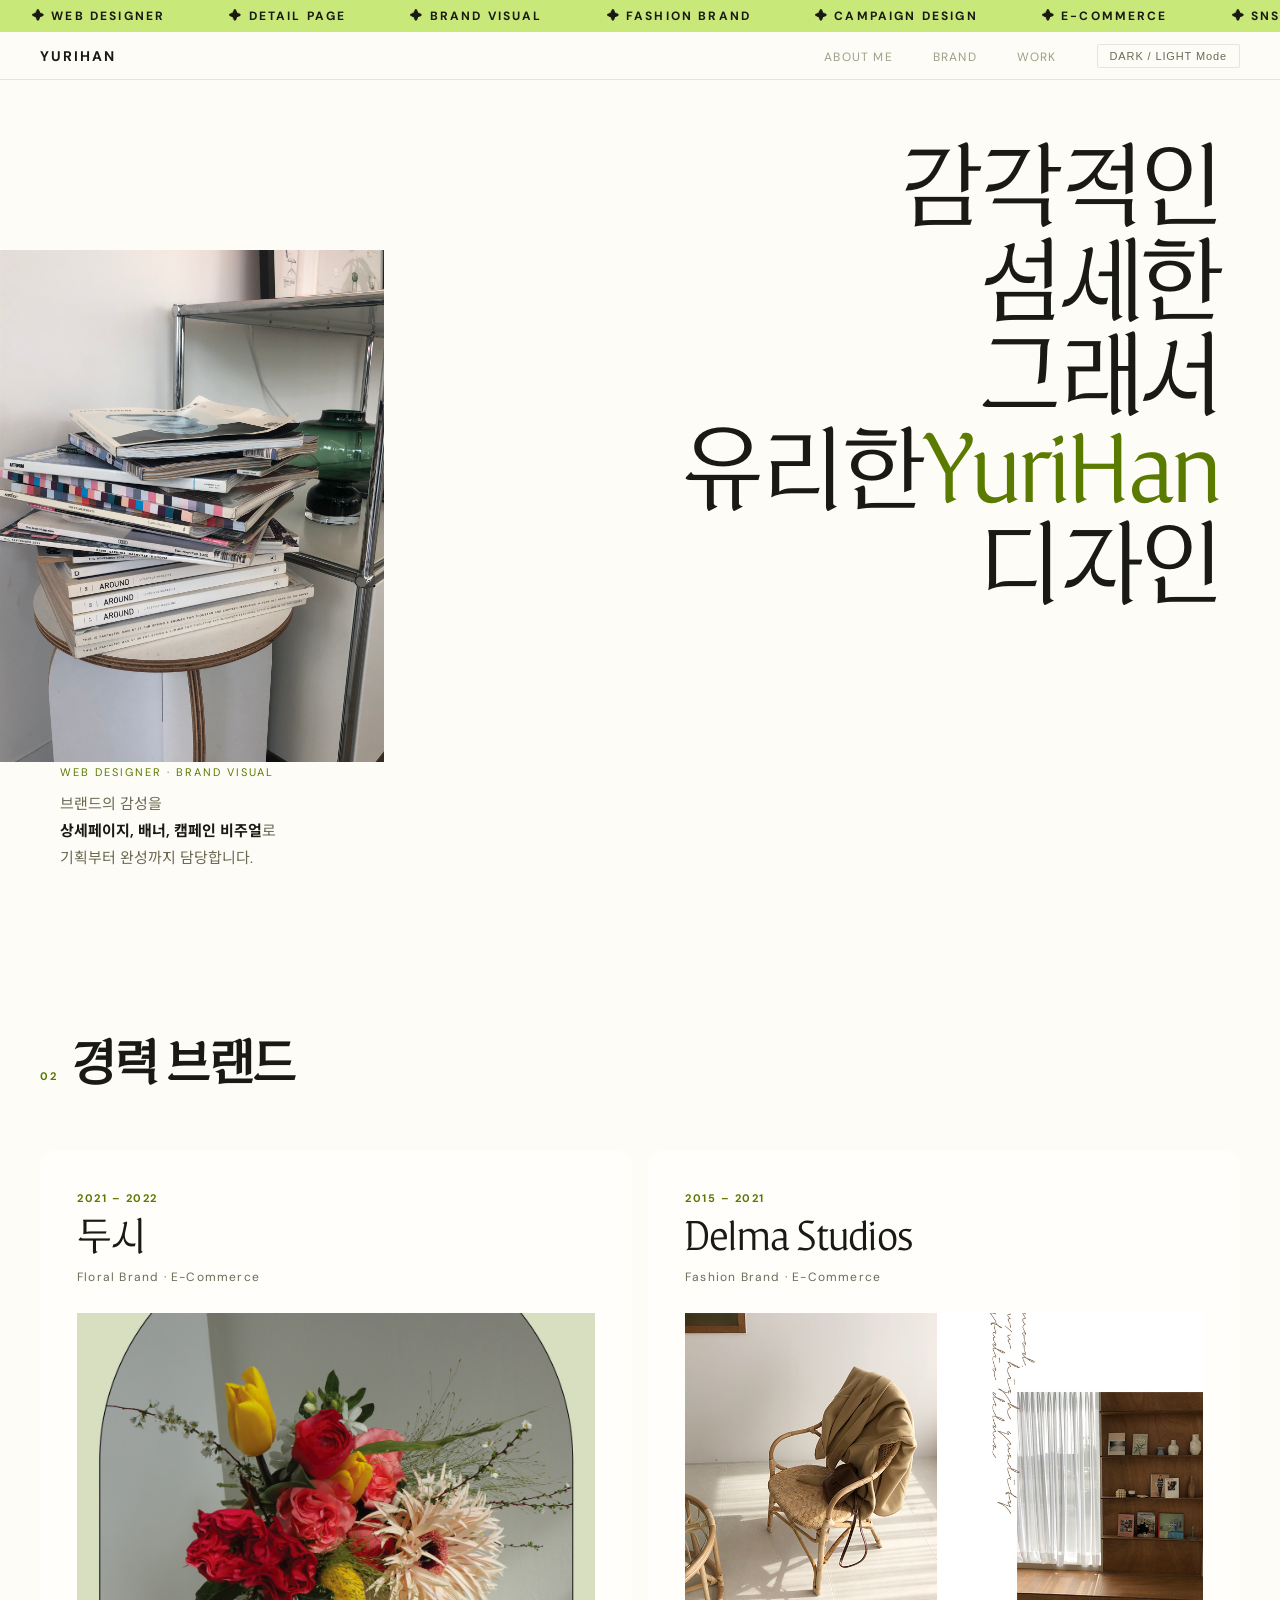
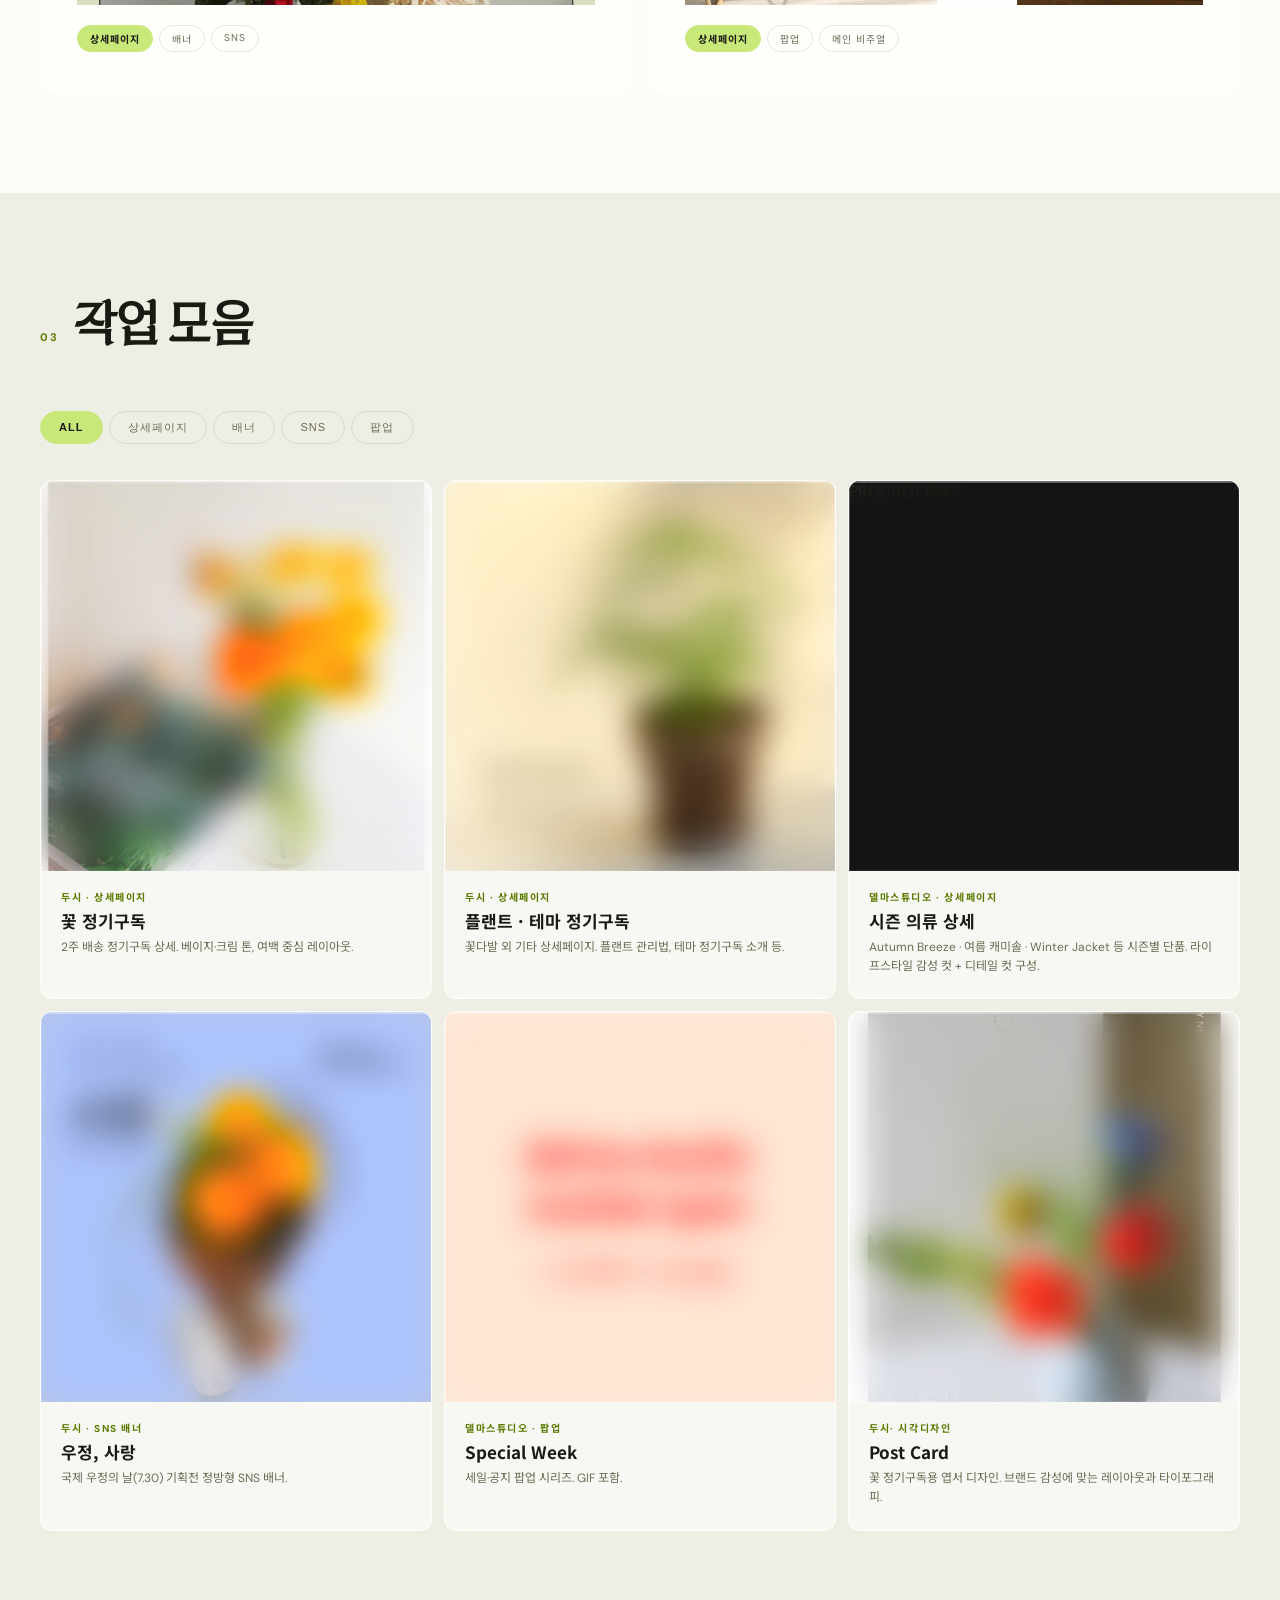
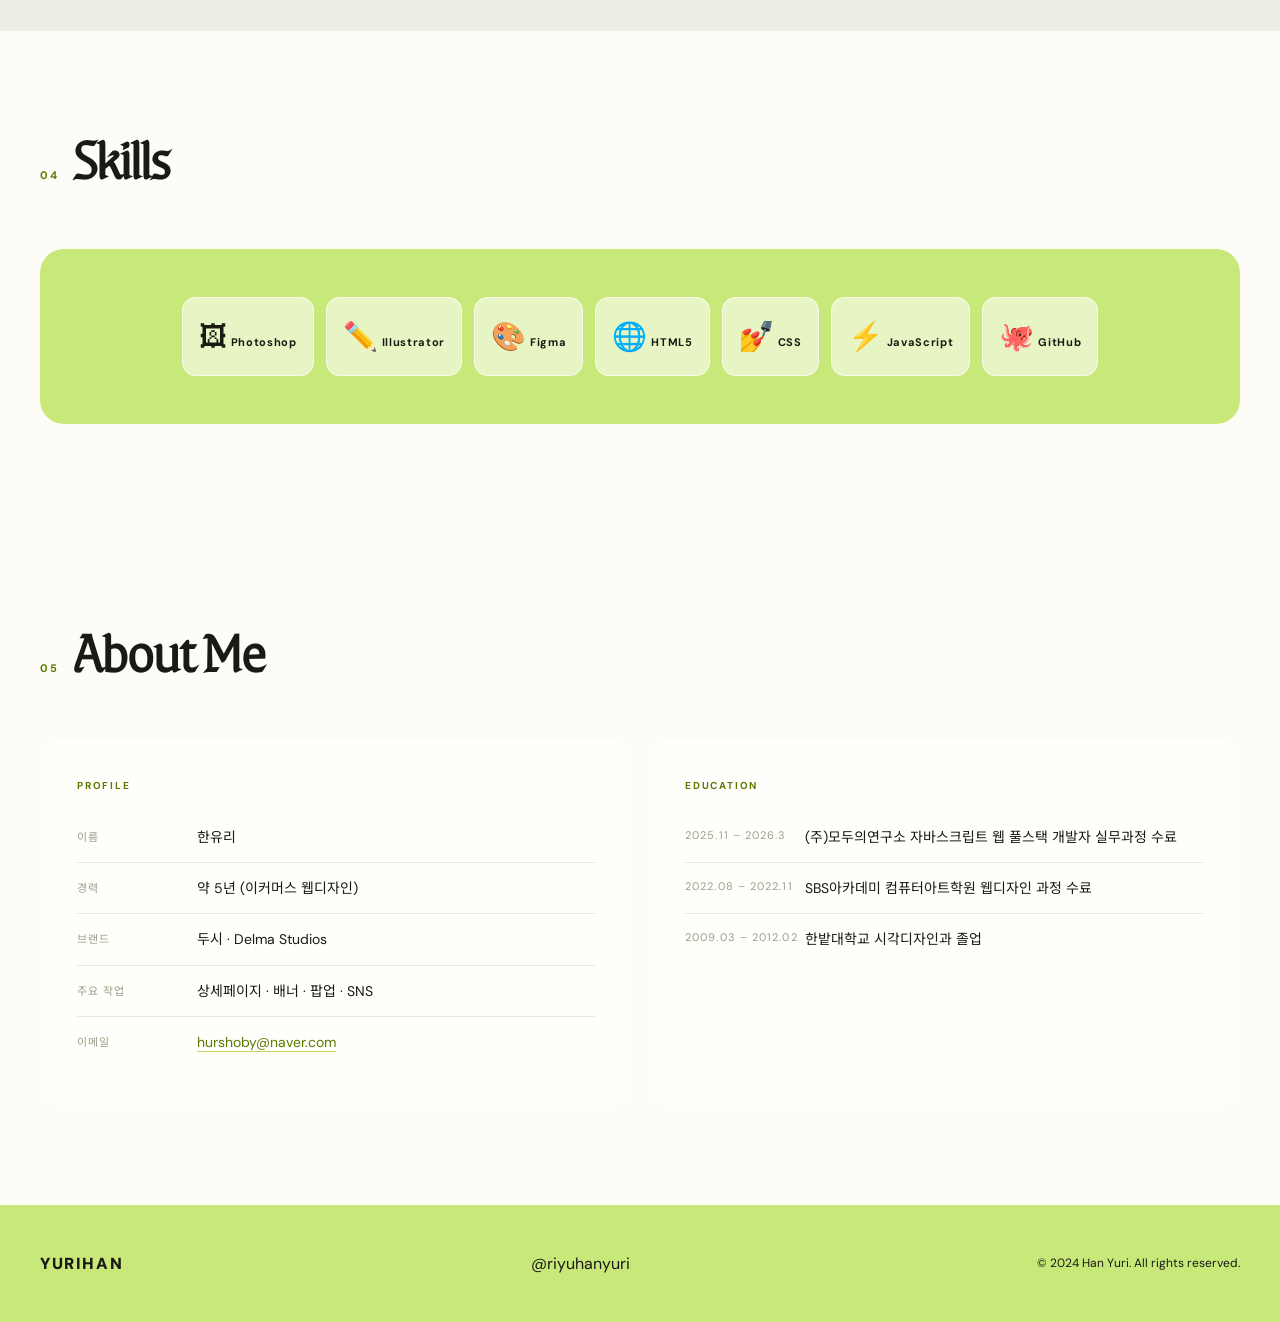
==== commit aff7050b: "changed all files" ====
--- a/index.html
+++ b/index.html
@@ -3,1223 +3,402 @@
   <head>
     <meta charset="UTF-8" />
     <meta name="viewport" content="width=device-width, initial-scale=1.0" />
-    <title>Web Designer Portfolio</title>
+    <title>YURIHAN — Web Designer Portfolio</title>
+    <link rel="stylesheet" href="./css/reset.css" />
+    <link rel="stylesheet" href="./css/root.css" />
+    <link rel="stylesheet" href="./css/style.css" />
+    <link rel="preconnect" href="https://fonts.googleapis.com" />
+    <link rel="preconnect" href="https://fonts.gstatic.com" crossorigin />
     <link
-      href="https://fonts.googleapis.com/css2?family=Noto+Sans+KR:wght@300;400;500&family=Noto+Serif+KR:wght@300;400;600&family=Bebas+Neue&family=Cormorant+Garamond:ital,wght@0,300;0,400;1,300;1,400&display=swap"
+      href="https://fonts.googleapis.com/css2?family=Noto+Sans+KR:wght@300;400;700;900&family=DM+Sans:wght@300;400;500&display=swap"
       rel="stylesheet"
     />
-    <style>
-      :root {
-        --bg: #f7f5f2;
-        --bg2: #f0ece6;
-        --bg3: #e8e3dc;
-        --dark: #18160f;
-        --dark2: #2e2b22;
-        --accent-d: #4a6741;
-        --accent-l: #7aaa6e;
-        --warm: #b8865a;
-        --pink: #d4a4a0;
-        --text: #18160f;
-        --muted: #8a8680;
-        --border: #ddd8d0;
-        --white: #fdfcf9;
-      }
-      * {
-        box-sizing: border-box;
-        margin: 0;
-        padding: 0;
-      }
-      html,
-      body {
-        width: 100%;
-        height: 100%;
-        overflow: hidden;
-        background: var(--bg);
-        color: var(--text);
-        font-family: "Noto Sans KR", sans-serif;
-        cursor: none;
-      }
-
-      .cursor {
-        position: fixed;
-        width: 7px;
-        height: 7px;
-        background: var(--dark);
-        border-radius: 50%;
-        pointer-events: none;
-        z-index: 9999;
-        transform: translate(-50%, -50%);
-      }
-      .cursor-ring {
-        position: fixed;
-        width: 28px;
-        height: 28px;
-        border: 1px solid rgba(24, 22, 15, 0.25);
-        border-radius: 50%;
-        pointer-events: none;
-        z-index: 9998;
-        transform: translate(-50%, -50%);
-        transition: all 0.1s;
-      }
-
-      /* NAV */
-      nav {
-        position: fixed;
-        top: 0;
-        left: 0;
-        right: 0;
-        z-index: 100;
-        height: 58px;
-        display: flex;
-        align-items: center;
-        justify-content: space-between;
-        padding: 0 52px;
-        background: rgba(247, 245, 242, 0.97);
-        backdrop-filter: blur(10px);
-        border-bottom: 1px solid var(--border);
-      }
-      .nav-logo {
-        font-family: "Cormorant Garamond", serif;
-        font-size: 18px;
-        font-weight: 300;
-        letter-spacing: 0.12em;
-        color: var(--dark);
-        font-style: italic;
-      }
-      .nav-tabs {
-        display: flex;
-      }
-      .nav-tab {
-        height: 58px;
-        padding: 0 18px;
-        display: flex;
-        align-items: center;
-        font-size: 9px;
-        letter-spacing: 0.2em;
-        text-transform: uppercase;
-        color: var(--muted);
-        border: none;
-        background: none;
-        cursor: none;
-        font-family: "Noto Sans KR", sans-serif;
-        position: relative;
-        transition: color 0.25s;
-      }
-      .nav-tab::after {
-        content: "";
-        position: absolute;
-        bottom: 0;
-        left: 18px;
-        right: 18px;
-        height: 1px;
-        background: var(--dark);
-        transform: scaleX(0);
-        transition: transform 0.3s ease;
-      }
-      .nav-tab.active {
-        color: var(--dark);
-      }
-      .nav-tab.active::after {
-        transform: scaleX(1);
-      }
-      .nav-num {
-        font-family: "Bebas Neue", sans-serif;
-        font-size: 10px;
-        color: var(--border);
-        margin-right: 6px;
-        transition: color 0.25s;
-      }
-      .nav-tab.active .nav-num {
-        color: var(--muted);
-      }
-
-      /* PI */
-      .pi {
-        position: fixed;
-        right: 26px;
-        top: 50%;
-        transform: translateY(-50%);
-        display: flex;
-        flex-direction: column;
-        gap: 8px;
-        z-index: 50;
-      }
-      .pi-dot {
-        width: 4px;
-        height: 4px;
-        border-radius: 50%;
-        background: var(--border);
-        cursor: pointer;
-        transition: all 0.3s;
-      }
-      .pi-dot.active {
-        background: var(--dark);
-        transform: scale(1.6);
-      }
-
-      /* PAGES */
-      .pages {
-        position: fixed;
-        top: 58px;
-        left: 0;
-        right: 0;
-        bottom: 0;
-        overflow: hidden;
-      }
-      .page {
-        position: absolute;
-        top: 0;
-        left: 0;
-        right: 0;
-        bottom: 0;
-        opacity: 0;
-        transform: translateY(22px);
-        transition:
-          opacity 0.5s cubic-bezier(0.16, 1, 0.3, 1),
-          transform 0.5s cubic-bezier(0.16, 1, 0.3, 1);
-        pointer-events: none;
-        overflow-y: auto;
-      }
-      .page.active {
-        opacity: 1;
-        transform: translateY(0);
-        pointer-events: all;
-      }
-      .page.exit {
-        opacity: 0;
-        transform: translateY(-14px);
-        transition:
-          opacity 0.28s ease,
-          transform 0.28s ease;
-      }
-      .page::-webkit-scrollbar {
-        width: 2px;
-      }
-      .page::-webkit-scrollbar-thumb {
-        background: var(--border);
-      }
-
-      /* ANIM */
-      .au {
-        opacity: 0;
-      }
-      .page.active .au {
-        animation: fadeUp 0.65s cubic-bezier(0.16, 1, 0.3, 1) forwards;
-      }
-      @keyframes fadeUp {
-        from {
-          opacity: 0;
-          transform: translateY(16px);
-        }
-        to {
-          opacity: 1;
-          transform: translateY(0);
-        }
-      }
-      .d1 {
-        animation-delay: 0.05s;
-      }
-      .d2 {
-        animation-delay: 0.11s;
-      }
-      .d3 {
-        animation-delay: 0.18s;
-      }
-      .d4 {
-        animation-delay: 0.26s;
-      }
-      .d5 {
-        animation-delay: 0.34s;
-      }
-
-      /* ===== P1: COVER ===== */
-      .cover-page {
-        display: grid;
-        grid-template-columns: 1fr 1fr;
-        height: 100%;
-        overflow: hidden;
-      }
-      .cover-left {
-        background: var(--dark);
-        padding: 52px 48px;
-        display: flex;
-        flex-direction: column;
-        justify-content: space-between;
-      }
-      .cover-eyebrow {
-        font-size: 9px;
-        letter-spacing: 0.28em;
-        color: #444;
-        text-transform: uppercase;
-      }
-      .cover-role {
-        font-size: 10px;
-        letter-spacing: 0.2em;
-        color: #888;
-        text-transform: uppercase;
-        margin-bottom: 12px;
-      }
-      .cover-name {
-        font-family: "Bebas Neue", sans-serif;
-        font-size: clamp(64px, 8.5vw, 108px);
-        line-height: 0.88;
-        color: #fdfcf9;
-        letter-spacing: 0.02em;
-      }
-      .cover-tagline {
-        margin-top: 20px;
-        font-family: "Cormorant Garamond", serif;
-        font-size: 15px;
-        color: #666;
-        line-height: 2;
-        font-style: italic;
-        border-left: 1px solid #2a2a2a;
-        padding-left: 16px;
-      }
-      .cover-tags {
-        display: flex;
-        flex-wrap: wrap;
-        gap: 5px;
-        margin-top: 24px;
-      }
-      .ctag {
-        font-size: 8px;
-        letter-spacing: 0.14em;
-        padding: 4px 11px;
-        border: 1px solid #2a2a2a;
-        color: #555;
-        border-radius: 20px;
-        text-transform: uppercase;
-      }
-
-      .cover-right {
-        background: var(--bg2);
-        display: flex;
-        flex-direction: column;
-      }
-      .cover-brands {
-        display: grid;
-        grid-template-columns: 1fr 1fr;
-        flex: 1;
-        overflow: hidden;
-      }
-      .brand-panel {
-        position: relative;
-        overflow: hidden;
-        cursor: pointer;
-        border-right: 1px solid var(--border);
-      }
-      .brand-panel:last-child {
-        border-right: none;
-      }
-      .brand-panel img {
-        width: 100%;
-        height: 100%;
-        object-fit: cover;
-        object-position: center top;
-        display: block;
-        transition: transform 0.5s ease;
-      }
-      .brand-panel:hover img {
-        transform: scale(1.03);
-      }
-      .brand-overlay {
-        position: absolute;
-        inset: 0;
-        background: linear-gradient(
-          to top,
-          rgba(0, 0, 0, 0.65) 0%,
-          transparent 55%
-        );
-        display: flex;
-        flex-direction: column;
-        justify-content: flex-end;
-        padding: 22px;
-      }
-      .brand-name {
-        font-family: "Cormorant Garamond", serif;
-        font-size: 22px;
-        color: #fff;
-        font-weight: 300;
-        letter-spacing: 0.08em;
-        font-style: italic;
-      }
-      .brand-sub {
-        font-size: 9px;
-        letter-spacing: 0.18em;
-        color: rgba(255, 255, 255, 0.6);
-        text-transform: uppercase;
-        margin-top: 4px;
-      }
-
-      .cover-info {
-        padding: 20px 32px;
-        display: grid;
-        grid-template-columns: 1fr 1fr;
-        gap: 0;
-        border-top: 1px solid var(--border);
-      }
-      .ci {
-        padding: 10px 0;
-        border-bottom: 1px solid var(--border);
-      }
-      .ci:nth-child(odd) {
-        padding-right: 18px;
-        border-right: 1px solid var(--border);
-      }
-      .ci:nth-child(even) {
-        padding-left: 18px;
-      }
-      .ci-k {
-        font-size: 8px;
-        letter-spacing: 0.18em;
-        color: var(--muted);
-        text-transform: uppercase;
-        margin-bottom: 3px;
-      }
-      .ci-v {
-        font-size: 11px;
-        color: var(--dark2);
-      }
-      .cover-contact {
-        padding: 14px 32px;
-        display: flex;
-        justify-content: space-between;
-        align-items: center;
-      }
-      .contact-main {
-        font-family: "Bebas Neue", sans-serif;
-        font-size: 16px;
-        color: var(--dark);
-        letter-spacing: 0.05em;
-      }
-      .contact-sub {
-        font-size: 10px;
-        color: var(--muted);
-      }
-
-      /* ===== P2: 두시 ===== */
-      .brand-page {
-        padding: 36px 52px;
-        min-height: 100%;
-      }
-      .brand-header {
-        display: flex;
-        align-items: center;
-        gap: 16px;
-        padding-bottom: 16px;
-        border-bottom: 1px solid var(--border);
-        margin-bottom: 20px;
-      }
-      .bh-badge {
-        font-family: "Cormorant Garamond", serif;
-        font-size: 13px;
-        font-style: italic;
-        color: var(--white);
-        background: var(--dark);
-        padding: 4px 14px;
-        border-radius: 2px;
-        letter-spacing: 0.05em;
-      }
-      .bh-title {
-        font-size: 18px;
-        font-weight: 500;
-        font-family: "Noto Serif KR", serif;
-      }
-      .bh-sub {
-        margin-left: auto;
-        font-size: 9px;
-        letter-spacing: 0.16em;
-        color: var(--muted);
-        text-transform: uppercase;
-      }
-
-      .work-grid {
-        display: grid;
-        grid-template-columns: repeat(3, 1fr);
-        gap: 10px;
-      }
-      .work-card {
-        background: var(--white);
-        border: 1px solid var(--border);
-        border-radius: 5px;
-        overflow: hidden;
-        position: relative;
-      }
-      .work-img {
-        width: 100%;
-        height: 200px;
-        overflow: hidden;
-      }
-      .work-img img {
-        width: 100%;
-        height: 100%;
-        object-fit: cover;
-        object-position: top;
-        display: block;
-        transition: transform 0.4s ease;
-      }
-      .work-card:hover .work-img img {
-        transform: scale(1.04);
-      }
-      .work-info {
-        padding: 14px 16px;
-      }
-      .work-cat {
-        font-size: 8px;
-        letter-spacing: 0.2em;
-        color: var(--accent-d);
-        text-transform: uppercase;
-        margin-bottom: 5px;
-      }
-      .work-name {
-        font-size: 13px;
-        font-weight: 500;
-        margin-bottom: 5px;
-        font-family: "Noto Serif KR", serif;
-      }
-      .work-desc {
-        font-size: 11px;
-        color: var(--muted);
-        line-height: 1.75;
-        font-weight: 300;
-      }
-      .work-tags {
-        display: flex;
-        flex-wrap: wrap;
-        gap: 4px;
-        margin-top: 8px;
-      }
-      .wtag {
-        font-size: 8px;
-        padding: 2px 7px;
-        border: 1px solid var(--border);
-        color: var(--muted);
-        border-radius: 10px;
-      }
-
-      /* ===== P3: 델마 ===== */
-      /* reuse .brand-page, .brand-header, .work-grid */
-      .work-img.tall {
-        height: 260px;
-      }
-      .delma-grid {
-        display: grid;
-        grid-template-columns: 1fr 1fr;
-        gap: 10px;
-      }
-      .delma-left {
-        display: flex;
-        flex-direction: column;
-        gap: 10px;
-      }
-      .delma-right {
-        display: flex;
-        flex-direction: column;
-        gap: 10px;
-      }
-
-      .detail-scroll-card {
-        background: var(--white);
-        border: 1px solid var(--border);
-        border-radius: 5px;
-        overflow: hidden;
-      }
-      .detail-scroll-imgs {
-        display: flex;
-        gap: 6px;
-        padding: 14px;
-        height: 280px;
-        overflow-x: auto;
-      }
-      .detail-scroll-imgs::-webkit-scrollbar {
-        height: 2px;
-      }
-      .detail-scroll-imgs::-webkit-scrollbar-thumb {
-        background: var(--border);
-      }
-      .detail-scroll-imgs img {
-        height: 100%;
-        width: auto;
-        flex-shrink: 0;
-        border-radius: 3px;
-        object-fit: cover;
-      }
-
-      .popup-grid {
-        display: grid;
-        grid-template-columns: 1fr 1fr;
-        gap: 8px;
-      }
-      .popup-item {
-        border: 1px solid var(--border);
-        border-radius: 4px;
-        overflow: hidden;
-        background: var(--bg2);
-      }
-      .popup-item img {
-        width: 100%;
-        display: block;
-        object-fit: contain;
-      }
-
-      /* ===== 이미지 모달 ===== */
-      #img-modal {
-        display: none;
-        position: fixed;
-        inset: 0;
-        z-index: 9999;
-        background: rgba(0, 0, 0, 0.82);
-        align-items: center;
-        justify-content: center;
-        cursor: zoom-out;
-      }
-      #img-modal.open {
-        display: flex;
-      }
-      #img-modal img {
-        max-width: 90vw;
-        max-height: 90vh;
-        object-fit: contain;
-        border-radius: 4px;
-        box-shadow: 0 8px 40px rgba(0, 0, 0, 0.5);
-        cursor: default;
-      }
-      #img-modal .modal-close {
-        position: absolute;
-        top: 20px;
-        right: 28px;
-        font-size: 28px;
-        color: #fff;
-        cursor: pointer;
-        line-height: 1;
-        opacity: 0.8;
-      }
-      #img-modal .modal-close:hover {
-        opacity: 1;
-      }
-      .work-card.clickable {
-        cursor: pointer;
-      }
-
-      /* ===== P4: 캠페인 비교 ===== */
-      .compare-page {
-        padding: 36px 52px;
-        min-height: 100%;
-      }
-      .compare-grid {
-        display: grid;
-        grid-template-columns: 1fr 1fr;
-        gap: 24px;
-        margin-top: 20px;
-      }
-      .compare-col {
-        display: flex;
-        flex-direction: column;
-        gap: 0;
-      }
-      .col-header {
-        padding: 14px 0;
-        border-bottom: 2px solid var(--dark);
-        margin-bottom: 0;
-      }
-      .col-brand {
-        font-family: "Cormorant Garamond", serif;
-        font-size: 20px;
-        font-style: italic;
-        color: var(--dark);
-      }
-      .col-sub {
-        font-size: 9px;
-        letter-spacing: 0.18em;
-        color: var(--muted);
-        text-transform: uppercase;
-        margin-top: 3px;
-      }
-      .camp-row {
-        display: flex;
-        align-items: center;
-        gap: 14px;
-        padding: 16px 0;
-        border-bottom: 1px solid var(--border);
-      }
-      .camp-thumb-sm {
-        width: 64px;
-        height: 64px;
-        border-radius: 4px;
-        overflow: hidden;
-        flex-shrink: 0;
-        border: 1px solid var(--border);
-      }
-      .camp-thumb-sm img {
-        width: 100%;
-        height: 100%;
-        object-fit: cover;
-      }
-      .camp-body {
-      }
-      .camp-cat-sm {
-        font-size: 8px;
-        letter-spacing: 0.18em;
-        color: var(--accent-d);
-        text-transform: uppercase;
-        margin-bottom: 3px;
-      }
-      .camp-name-sm {
-        font-size: 13px;
-        font-weight: 500;
-        margin-bottom: 3px;
-      }
-      .camp-desc-sm {
-        font-size: 11px;
-        color: var(--muted);
-        line-height: 1.6;
-        font-weight: 300;
-      }
-
-      /* ===== P5: TOOLS ===== */
-      .tools-page {
-        padding: 36px 52px;
-        min-height: 100%;
-        display: grid;
-        grid-template-columns: 1fr 1fr;
-        grid-template-rows: auto 1fr;
-        gap: 36px;
-      }
-      .tools-hd {
-        grid-column: 1/-1;
-      }
-      .tsec-label {
-        font-size: 9px;
-        letter-spacing: 0.22em;
-        color: var(--muted);
-        text-transform: uppercase;
-        padding-bottom: 12px;
-        border-bottom: 1px solid var(--border);
-        margin-bottom: 16px;
-      }
-      .tool-row2 {
-        display: flex;
-        align-items: center;
-        gap: 12px;
-        margin-bottom: 14px;
-      }
-      .tool-n {
-        width: 96px;
-        font-size: 12px;
-        color: var(--dark2);
-      }
-      .tool-bg {
-        flex: 1;
-        height: 1px;
-        background: var(--bg3);
-      }
-      .tool-fg {
-        height: 100%;
-        background: var(--dark);
-        transform: scaleX(0);
-        transform-origin: left;
-        animation: barGrow 1.1s cubic-bezier(0.16, 1, 0.3, 1) forwards;
-      }
-      @keyframes barGrow {
-        to {
-          transform: scaleX(1);
-        }
-      }
-      .tool-pct {
-        width: 28px;
-        text-align: right;
-        font-size: 10px;
-        color: var(--muted);
-        font-family: "Bebas Neue", sans-serif;
-      }
-      .prof-row {
-        display: flex;
-        justify-content: space-between;
-        padding: 13px 0;
-        border-bottom: 1px solid var(--border);
-      }
-      .prof-k {
-        font-size: 9px;
-        letter-spacing: 0.14em;
-        color: var(--muted);
-        text-transform: uppercase;
-      }
-      .prof-v {
-        font-size: 12px;
-        color: var(--dark2);
-      }
-    </style>
   </head>
   <body>
-    <div class="cursor" id="cursor"></div>
-    <div class="cursor-ring" id="cursorRing"></div>
-
+    <!-- TICKER -->
+    <div class="ticker-wrap" aria-hidden="true">
+      <div class="ticker-track" id="ticker">
+        <span>✦ WEB DESIGNER</span><span>✦ DETAIL PAGE</span
+        ><span>✦ BRAND VISUAL</span> <span>✦ FASHION BRAND</span
+        ><span>✦ CAMPAIGN DESIGN</span><span>✦ E-COMMERCE</span>
+        <span>✦ SNS CONTENT</span><span>✦ BANNER DESIGN</span
+        ><span>✦ YURIHAN</span> <span>✦ WEB DESIGNER</span
+        ><span>✦ DETAIL PAGE</span><span>✦ BRAND VISUAL</span>
+        <span>✦ FASHION BRAND</span><span>✦ CAMPAIGN DESIGN</span
+        ><span>✦ E-COMMERCE</span> <span>✦ SNS CONTENT</span
+        ><span>✦ BANNER DESIGN</span><span>✦ YURIHAN</span>
+      </div>
+    </div>
+
+    <!-- NAV -->
     <nav>
-      <div class="nav-logo">Portfolio</div>
-      <div class="nav-tabs">
-        <button class="nav-tab active" data-page="0">
-          <span class="nav-num">01</span>소개
-        </button>
-        <button class="nav-tab" data-page="1">
-          <span class="nav-num">02</span>두시
-        </button>
-        <button class="nav-tab" data-page="2">
-          <span class="nav-num">03</span>델마스튜디오
-        </button>
-        <button class="nav-tab" data-page="3">
-          <span class="nav-num">04</span>툴 & 정보
-        </button>
+      <a href="#top" class="nav-logo">YURIHAN</a>
+      <div class="nav-links">
+        <ul class="nav-links-mid" style="display: flex; gap: 40px">
+          <li><a href="#about">ABOUT ME</a></li>
+          <li><a href="#brands">BRAND</a></li>
+          <li><a href="#works">WORK</a></li>
+        </ul>
+        <button class="theme-btn" id="themeBtn">DARK / LIGHT Mode</button>
       </div>
     </nav>
 
-    <div class="pi">
-      <div class="pi-dot active" data-page="0"></div>
-      <div class="pi-dot" data-page="1"></div>
-      <div class="pi-dot" data-page="2"></div>
-      <div class="pi-dot" data-page="3"></div>
+    <!-- HERO -->
+    <section class="hero" id="top">
+      <h1 class="hero-slogan">
+        <a href="#about" class="line">
+          <span class="line">감각적인</span>
+        </a>
+        <a href="#works" class="line">
+          <span class="line">섬세한</span>
+        </a>
+        <span class="line so">그래서</span>
+        <a href="#about" class="yurihan">
+          <span class="line brand">유리한</span>
+          <span class="line lime">YuriHan</span>
+        </a>
+        <span class="line">디자인</span>
+      </h1>
+      <div class="hero-intro">
+        <p class="hero-intro-label">Web Designer · Brand Visual</p>
+        <p class="hero-intro-text">
+          브랜드의 감성을<br />
+          <strong>상세페이지, 배너, 캠페인 비주얼</strong>로<br />
+          기획부터 완성까지 담당합니다.
+        </p>
+      </div>
+    </section>
+
+    <!-- BRANDS -->
+    <section class="brands-sec reveal" id="brands">
+      <div class="sec-header">
+        <span class="sec-num">02</span>
+        <h2 class="sec-title">경력 브랜드</h2>
+      </div>
+      <div class="brands-grid">
+        <article class="brand-card" onclick="openPop('doosi')">
+          <div class="brand-card-inner">
+            <time class="brand-period" datetime="2021">2021 – 2022</time>
+            <h3 class="brand-name">두시</h3>
+            <p class="brand-sub">Floral Brand · E-Commerce</p>
+            <img
+              class="brand-img"
+              src="images/doosi-thumb.jpg"
+              alt="두시"
+              onerror="this.style.display = 'none'"
+            />
+            <ul class="brand-tags">
+              <li class="tag lime">상세페이지</li>
+              <li class="tag">배너</li>
+              <li class="tag">SNS</li>
+            </ul>
+          </div>
+        </article>
+        <article class="brand-card" onclick="openPop('delma')">
+          <div class="brand-card-inner">
+            <time class="brand-period" datetime="2015">2015 – 2021</time>
+            <h3 class="brand-name">Delma Studios</h3>
+            <p class="brand-sub">Fashion Brand · E-Commerce</p>
+            <img
+              class="brand-img"
+              src="images/delma-main.JPG"
+              alt="델마스튜디오"
+              onerror="this.style.display = 'none'"
+            />
+            <ul class="brand-tags">
+              <li class="tag lime">상세페이지</li>
+              <li class="tag">팝업</li>
+              <li class="tag">메인 비주얼</li>
+            </ul>
+          </div>
+        </article>
+      </div>
+    </section>
+
+    <!-- WORKS -->
+    <section class="works-sec reveal" id="works">
+      <div class="sec-header">
+        <span class="sec-num">03</span>
+        <h2 class="sec-title">작업 모음</h2>
+      </div>
+      <div class="works-filter">
+        <button class="flt-btn on" data-f="all">All</button>
+        <button class="flt-btn" data-f="detail">상세페이지</button>
+        <button class="flt-btn" data-f="banner">배너</button>
+        <button class="flt-btn" data-f="sns">SNS</button>
+        <button class="flt-btn" data-f="popup">팝업</button>
+      </div>
+      <div class="works-grid" id="worksGrid">
+        <article
+          class="work-card wide"
+          data-cat="detail"
+          onclick="openMockup('doosi_portfolio_mockup.html')"
+        >
+          <div class="work-thumb wd">
+            <img
+              src="images/flowerthumbnail.jpg"
+              alt="꽃 정기구독"
+              onerror="this.parentElement.style.minHeight = '180px'"
+            />
+          </div>
+          <div class="work-info">
+            <p class="work-cat">두시 · 상세페이지</p>
+            <h3 class="work-title">꽃 정기구독</h3>
+            <p class="work-desc">
+              2주 배송 정기구독 상세. 베이지·크림 톤, 여백 중심 레이아웃.
+            </p>
+          </div>
+        </article>
+
+        <article
+          class="work-card"
+          data-cat="detail"
+          onclick="openMockup('doosi_plant_theme.html')"
+        >
+          <div class="work-thumb sq">
+            <img
+              src="images/plant-thumbnail.png"
+              alt="플랜트"
+              onerror="this.parentElement.style.minHeight = '200px'"
+            />
+          </div>
+          <div class="work-info">
+            <p class="work-cat">두시 · 상세페이지</p>
+            <h3 class="work-title">플랜트 · 테마 정기구독</h3>
+            <p class="work-desc">
+              꽃다발 외 기타 상세페이지. 플랜트 관리법, 테마 정기구독 소개 등.
+            </p>
+          </div>
+        </article>
+
+        <article
+          class="work-card wide"
+          data-cat="detail"
+          onclick="openMockup('delma_portfolio_mockup.html')"
+        >
+          <div class="work-thumb wd">
+            <img
+              src="images/delma-main.jpg"
+              alt="델마 상세"
+              onerror="this.parentElement.style.minHeight = '180px'"
+            />
+          </div>
+          <div class="work-info">
+            <p class="work-cat">델마스튜디오 · 상세페이지</p>
+            <h3 class="work-title">시즌 의류 상세</h3>
+            <p class="work-desc">
+              Autumn Breeze · 여름 캐미솔 · Winter Jacket 등 시즌별 단품.
+              라이프스타일 감성 컷 + 디테일 컷 구성.
+            </p>
+          </div>
+        </article>
+
+        <article
+          class="work-card"
+          data-cat="sns"
+          onclick="openPop('sns-banner')"
+        >
+          <div class="work-thumb sq">
+            <img
+              src="images/doosi-sns-banner.jpg"
+              alt="우정사랑"
+              onerror="this.parentElement.style.minHeight = '200px'"
+            />
+          </div>
+          <div class="work-info">
+            <p class="work-cat">두시 · SNS 배너</p>
+            <h3 class="work-title">우정, 사랑</h3>
+            <p class="work-desc">
+              국제 우정의 날(7.30) 기획전 정방형 SNS 배너.
+            </p>
+          </div>
+        </article>
+
+        <article
+          class="work-card"
+          data-cat="popup"
+          onclick="openPop('delma-popup')"
+        >
+          <div class="work-thumb sq">
+            <img
+              src="images/delma-popup.jpg"
+              alt="팝업"
+              onerror="this.parentElement.style.minHeight = '200px'"
+            />
+          </div>
+          <div class="work-info">
+            <p class="work-cat">델마스튜디오 · 팝업</p>
+            <h3 class="work-title">Special Week</h3>
+            <p class="work-desc">세일·공지 팝업 시리즈. GIF 포함.</p>
+          </div>
+        </article>
+
+        <article
+          class="work-card"
+          data-cat="banner"
+          onclick="openPop('doosi-edit')"
+        >
+          <div class="work-thumb sq">
+            <img
+              src="images/doosi-postcard1.jpg"
+              alt="Post Card"
+              onerror="this.parentElement.style.minHeight = '200px'"
+            />
+          </div>
+          <div class="work-info">
+            <p class="work-cat">두시· 시각디자인</p>
+            <h3 class="work-title">Post Card</h3>
+            <p class="work-desc">
+              꽃 정기구독용 엽서 디자인. 브랜드 감성에 맞는 레이아웃과
+              타이포그래피.
+            </p>
+          </div>
+        </article>
+      </div>
+    </section>
+
+    <!-- SKILLS -->
+    <section class="skills-sec reveal" id="skills">
+      <div class="sec-header">
+        <span class="sec-num">04</span>
+        <h2 class="sec-title">Skills</h2>
+      </div>
+      <div class="skills-wrap">
+        <ul class="skills-icons">
+          <li class="skill-icon-card">
+            <span class="ico" aria-hidden="true">🖼</span>
+            <span class="lbl">Photoshop</span>
+          </li>
+          <li class="skill-icon-card">
+            <span class="ico" aria-hidden="true">✏️</span>
+            <span class="lbl">Illustrator</span>
+          </li>
+          <li class="skill-icon-card">
+            <span class="ico" aria-hidden="true">🎨</span>
+            <span class="lbl">Figma</span>
+          </li>
+          <li class="skill-icon-card">
+            <span class="ico" aria-hidden="true">🌐</span>
+            <span class="lbl">HTML5</span>
+          </li>
+          <li class="skill-icon-card">
+            <span class="ico" aria-hidden="true">💅</span>
+            <span class="lbl">CSS</span>
+          </li>
+          <li class="skill-icon-card">
+            <span class="ico" aria-hidden="true">⚡</span>
+            <span class="lbl">JavaScript</span>
+          </li>
+          <li class="skill-icon-card">
+            <span class="ico" aria-hidden="true">🐙</span>
+            <span class="lbl">GitHub</span>
+          </li>
+        </ul>
+      </div>
+    </section>
+
+    <!-- ABOUT -->
+    <section class="about-sec reveal" id="about">
+      <div class="sec-header">
+        <span class="sec-num">05</span>
+        <h2 class="sec-title">About Me</h2>
+      </div>
+      <div class="about-grid">
+        <article class="about-card">
+          <h3 class="about-card-label">Profile</h3>
+          <dl>
+            <div class="about-row">
+              <dt class="about-key">이름</dt>
+              <dd class="about-val">한유리</dd>
+            </div>
+            <div class="about-row">
+              <dt class="about-key">경력</dt>
+              <dd class="about-val">약 5년 (이커머스 웹디자인)</dd>
+            </div>
+            <div class="about-row">
+              <dt class="about-key">브랜드</dt>
+              <dd class="about-val">두시 · Delma Studios</dd>
+            </div>
+            <div class="about-row">
+              <dt class="about-key">주요 작업</dt>
+              <dd class="about-val">상세페이지 · 배너 · 팝업 · SNS</dd>
+            </div>
+            <div class="about-row">
+              <dt class="about-key">이메일</dt>
+              <dd class="about-val">
+                <a href="mailto:hurshoby@naver.com">hurshoby@naver.com</a>
+              </dd>
+            </div>
+          </dl>
+        </article>
+        <article class="about-card">
+          <h3 class="about-card-label">Education</h3>
+          <dl>
+            <div class="about-row">
+              <dt class="about-key">2025.11 – 2026.3</dt>
+              <dd class="about-val">
+                (주)모두의연구소 자바스크립트 웹 풀스택 개발자 실무과정 수료
+              </dd>
+            </div>
+            <div class="about-row">
+              <dt class="about-key">2022.08 – 2022.11</dt>
+              <dd class="about-val">
+                SBS아카데미 컴퓨터아트학원 웹디자인 과정 수료
+              </dd>
+            </div>
+            <div class="about-row">
+              <dt class="about-key">2009.03 – 2012.02</dt>
+              <dd class="about-val">한밭대학교 시각디자인과 졸업</dd>
+            </div>
+          </dl>
+        </article>
+      </div>
+    </section>
+
+    <!-- FOOTER -->
+    <footer>
+      <p class="ft-logo">YURIHAN</p>
+      <p class="ft-sns">@riyuhanyuri</p>
+      <small class="ft-copy">© 2024 Han Yuri. All rights reserved.</small>
+    </footer>
+
+    <!-- MOCKUP OVERLAY -->
+    <div
+      class="mockup-ov"
+      id="mockupOv"
+      role="dialog"
+      aria-modal="true"
+      aria-label="포트폴리오 목업"
+    >
+      <button class="mockup-close" id="mockupClose">✕ 닫기</button>
+      <iframe id="mockupFrame" src="" title="포트폴리오 목업"></iframe>
     </div>
 
-    <div class="pages">
-      <!-- P1 COVER -->
-      <div class="page active" id="page-0">
-        <div class="cover-page">
-          <div class="cover-left">
-            <div class="cover-eyebrow au">Web Designer Portfolio</div>
-            <div>
-              <div class="cover-role au d1">E-Commerce · Floral · Fashion</div>
-              <div class="cover-name au d2">HAN<br />YURI</div>
-              <div class="cover-tagline au d3">
-                상세페이지, 배너, 캠페인 비주얼을<br />기획부터 완성까지
-                담당합니다.
-              </div>
-              <div class="cover-tags au d4">
-                <span class="ctag">Photoshop</span
-                ><span class="ctag">Illustrator</span>
-                <span class="ctag">Detail Page</span
-                ><span class="ctag">Banner</span> <span class="ctag">SNS</span
-                ><span class="ctag">Popup</span>
-              </div>
-            </div>
-            <div
-              class="au d5"
-              style="font-size: 9px; color: #3a3a3a; letter-spacing: 0.1em"
-            >
-              두시 Studio · Delma Studios 경험 보유
-            </div>
-          </div>
-          <div class="cover-right">
-            <div class="cover-brands au d1">
-              <div class="brand-panel">
-                <img src="images/doosi-main.jpg" alt="두시" />
-                <div class="brand-overlay">
-                  <div class="brand-name">두시</div>
-                  <div class="brand-sub">Floral Brand · 2021–2022</div>
-                </div>
-              </div>
-              <div class="brand-panel">
-                <img src="images/delma-main.JPG" alt="델마 스튜디오" />
-                <div class="brand-overlay">
-                  <div class="brand-name">Delma Studios</div>
-                  <div class="brand-sub">Fashion Brand · 2015–2021</div>
-                </div>
-              </div>
-            </div>
-            <div class="cover-info au d2">
-              <div class="ci">
-                <div class="ci-k">경력</div>
-                <div class="ci-v">약 5년 이커머스</div>
-              </div>
-              <div class="ci">
-                <div class="ci-k">브랜드</div>
-                <div class="ci-v">두시 · 델마스튜디오</div>
-              </div>
-              <div class="ci">
-                <div class="ci-k">주요 작업</div>
-                <div class="ci-v">상세 · 배너 · 팝업</div>
-              </div>
-              <div class="ci">
-                <div class="ci-k">툴</div>
-                <div class="ci-v">
-                  Photoshop · Illustrator · figma · html · css · javaScript
-                </div>
-              </div>
-            </div>
-            <div class="cover-contact au d3">
-              <div>
-                <div class="contact-main">hurshoby@naver.com</div>
-                <!-- <div class="contact-sub">010-4478-****</div> -->
-              </div>
-            </div>
-          </div>
+    <!-- POPUP -->
+    <div
+      class="pop-ov"
+      id="popOv"
+      role="dialog"
+      aria-modal="true"
+      aria-labelledby="pTitle"
+      onclick="closePop(event)"
+    >
+      <div class="pop-box">
+        <header class="pop-head">
+          <div>
+            <p class="pop-cat" id="pCat"></p>
+            <h2 class="pop-title" id="pTitle"></h2>
+          </div>
+          <button class="pop-close" onclick="closePop()">✕</button>
+        </header>
+        <div class="pop-body">
+          <p class="pop-desc" id="pDesc"></p>
+          <div class="pop-meta" id="pMeta"></div>
+          <div class="pop-imgs" id="pImgs"></div>
         </div>
       </div>
-
-      <!-- P2 두시 -->
-      <div class="page" id="page-1">
-        <div class="brand-page">
-          <div class="brand-header au">
-            <div class="bh-badge">두시</div>
-            <div class="bh-title">플로럴 브랜드 — 상세페이지 & 배너</div>
-            <div class="bh-sub">2021 – 2022</div>
-          </div>
-          <div class="work-grid">
-            <div
-              class="work-card au d1 clickable"
-              data-modal-img="images/doosi-detailpage.jpg"
-            >
-              <div class="work-img">
-                <img
-                  src="images/doosiproduct1.jpg"
-                  alt="꽃 정기구독 상세페이지"
-                />
-              </div>
-              <div class="work-info">
-                <div class="work-cat">상세페이지</div>
-                <div class="work-name">꽃 정기구독</div>
-                <div class="work-desc">
-                  2주에 한 번 배송되는 정기구독 서비스 상세. 베이지·크림 톤 여백
-                  중심 레이아웃.
-                </div>
-                <div class="work-tags">
-                  <span class="wtag">PS</span><span class="wtag">리터칭</span
-                  ><span class="wtag">합성</span
-                  ><span class="wtag">타이포</span>
-                </div>
-              </div>
-            </div>
-            <div
-              class="work-card au d2 clickable"
-              data-modal-img="images/doosi-plant.jpg"
-            >
-              <div class="work-img">
-                <img src="images/aspargus.jpg" alt="아스파라거스 상세페이지" />
-              </div>
-              <div class="work-info">
-                <div class="work-cat">상세페이지</div>
-                <div class="work-name">플랜트</div>
-                <div class="work-desc">
-                  식물 단품 상세. 특성·사이즈·Gardener's tip 정보 구조화. 내추럴
-                  톤 유지.
-                </div>
-                <div class="work-tags">
-                  <span class="wtag">인포그래픽</span
-                  ><span class="wtag">레이아웃</span
-                  ><span class="wtag">AI</span>
-                </div>
-              </div>
-            </div>
-            <div
-              class="work-card au d3 clickable"
-              data-modal-img="images/doosi-theme.jpg"
-            >
-              <div class="work-img">
-                <img src="images/doosi-performance.jpg" alt="테마 메인 배너" />
-              </div>
-              <div class="work-info">
-                <div class="work-cat">테마 메인 배너</div>
-                <div class="work-name">퍼포먼스</div>
-                <div class="work-desc">
-                  드가 회화를 활용한 테마 정기구독 메인 배너. 추상적 주제를 꽃
-                  어레인지로 풀어냄.
-                </div>
-                <div class="work-tags">
-                  <span class="wtag">1920×600</span
-                  ><span class="wtag">합성</span
-                  ><span class="wtag">타이포</span>
-                </div>
-              </div>
-            </div>
-            <div class="work-card au d4">
-              <div class="work-img">
-                <img
-                  src="images/doosi-sns-banner.jpg"
-                  alt="우정사랑 SNS 배너"
-                />
-              </div>
-              <div class="work-info">
-                <div class="work-cat">SNS 이벤트 배너</div>
-                <div class="work-name">우정, 사랑</div>
-                <div class="work-desc">
-                  국제 우정의 날(7.30) 기획전. 해바라기 꽃다발 + 푸어화병 세트
-                  프로모션. 정방형 SNS 배너.
-                </div>
-                <div class="work-tags">
-                  <span class="wtag">1:1</span><span class="wtag">SNS</span
-                  ><span class="wtag">이벤트</span>
-                </div>
-              </div>
-            </div>
-          </div>
-        </div>
-      </div>
-
-      <!-- P3 델마 -->
-      <div class="page" id="page-2">
-        <div class="brand-page">
-          <div class="brand-header au">
-            <div class="bh-badge" style="background: var(--dark2)">
-              Delma Studios
-            </div>
-            <div class="bh-title">의류 쇼핑몰 — 상세페이지 & 팝업</div>
-            <div class="bh-sub">2015 – 2021</div>
-          </div>
-          <div class="delma-grid">
-            <div class="delma-left">
-              <!-- 상세페이지 썸네일 -->
-              <div
-                class="work-card au d1 clickable"
-                data-modal-img="images/delma-detailpage.jpg"
-              >
-                <div class="work-img tall">
-                  <img src="images/delmaproductp4.jpg" alt="델마 상세페이지" />
-                </div>
-                <div class="work-info">
-                  <div class="work-cat">상세페이지 — 클릭하여 전체 보기</div>
-                  <div class="work-name" style="font-size: 13px">
-                    Autumn Breeze · 여름 캐미솔 · Winter Jacket 등
-                  </div>
-                  <div class="work-desc">
-                    시즌별 의류 단품 상세페이지. 라이프스타일 감성 컷 + 상품
-                    디테일 컷 구성.
-                  </div>
-                  <div class="work-tags">
-                    <span class="wtag">Photoshop</span
-                    ><span class="wtag">리터칭</span
-                    ><span class="wtag">합성</span>
-                  </div>
-                </div>
-              </div>
-            </div>
-            <div class="delma-right">
-              <!-- 메인 두번째 -->
-              <div class="work-card au d1" style="overflow: hidden">
-                <div class="work-img" style="height: 180px">
-                  <img
-                    src="images/delma-main2.jpg"
-                    alt="델마 메인 두번째"
-                    style="object-position: center"
-                  />
-                </div>
-                <div class="work-info">
-                  <div class="work-cat">메인 이미지</div>
-                  <div class="work-name">Natural Studio</div>
-                  <div class="work-desc">
-                    자연광 스튜디오 무드. 우드·린넨 소품 활용한 감성 비주얼.
-                  </div>
-                </div>
-              </div>
-              <!-- 팝업 -->
-              <div class="work-card au d2">
-                <div style="padding: 12px 16px 8px">
-                  <div class="work-cat">팝업 & 공지</div>
-                  <div class="work-name">Special Week · 설연휴 공지</div>
-                </div>
-                <div class="popup-grid" style="padding: 0 16px 16px">
-                  <div class="popup-item">
-                    <img src="images/delma-popup1.jpg" alt="팝업5" />
-                  </div>
-                  <div class="popup-item">
-                    <img src="images/delma-popup2.jpg" alt="팝업6 gif" />
-                  </div>
-                </div>
-                <div style="padding: 0 16px 14px">
-                  <div class="work-desc">SALE 팝업, 연휴 공지 팝업 등.</div>
-                  <div class="work-tags">
-                    <span class="wtag">팝업</span><span class="wtag">GIF</span
-                    ><span class="wtag">공지</span>
-                  </div>
-                </div>
-              </div>
-            </div>
-          </div>
-        </div>
-      </div>
-
-      <!-- P4 TOOLS -->
-      <div class="page" id="page-3">
-        <div class="tools-page">
-          <div class="tools-hd">
-            <div class="brand-header au" style="margin-bottom: 0">
-              <div class="bh-title">툴 & 기본 정보</div>
-              <div class="bh-sub">Skills & Profile</div>
-            </div>
-          </div>
-          <div class="au d1">
-            <div class="tsec-label">디자인 툴 숙련도</div>
-            <div class="tool-row2">
-              <div class="tool-n">Photoshop</div>
-              <div class="tool-bg">
-                <div
-                  class="tool-fg"
-                  style="width: 95%; animation-delay: 0.1s"
-                ></div>
-              </div>
-              <div class="tool-pct">95</div>
-            </div>
-            <div class="tool-row2">
-              <div class="tool-n">Illustrator</div>
-              <div class="tool-bg">
-                <div
-                  class="tool-fg"
-                  style="width: 85%; animation-delay: 0.2s"
-                ></div>
-              </div>
-              <div class="tool-pct">85</div>
-            </div>
-            <div class="tool-row2">
-              <div class="tool-n">Figma</div>
-              <div class="tool-bg">
-                <div
-                  class="tool-fg"
-                  style="width: 68%; animation-delay: 0.3s"
-                ></div>
-              </div>
-              <div class="tool-pct">68</div>
-            </div>
-            <div class="tool-row2">
-              <div class="tool-n">HTML</div>
-              <div class="tool-bg">
-                <div
-                  class="tool-fg"
-                  style="width: 90%; animation-delay: 0.4s"
-                ></div>
-              </div>
-              <div class="tool-pct">90</div>
-            </div>
-            <div class="tool-row2">
-              <div class="tool-n">CSS</div>
-              <div class="tool-bg">
-                <div
-                  class="tool-fg"
-                  style="width: 90%; animation-delay: 0.5s"
-                ></div>
-              </div>
-              <div class="tool-pct">90</div>
-            </div>
-            <div class="tool-row2">
-              <div class="tool-n">JavaScript</div>
-              <div class="tool-bg">
-                <div
-                  class="tool-fg"
-                  style="width: 40%; animation-delay: 0.6s"
-                ></div>
-              </div>
-              <div class="tool-pct">40</div>
-            </div>
-          </div>
-          <div class="au d2">
-            <div class="tsec-label">기본 정보</div>
-            <div class="prof-row">
-              <span class="prof-k">이름</span><span class="prof-v">한유리</span>
-            </div>
-            <div class="prof-row">
-              <span class="prof-k">경력</span
-              ><span class="prof-v">약 5년 (이커머스 웹디자인)</span>
-            </div>
-            <div class="prof-row">
-              <span class="prof-k">브랜드 경험</span
-              ><span class="prof-v">두시 · Delma Studios</span>
-            </div>
-            <div class="prof-row">
-              <span class="prof-k">주요 작업</span
-              ><span class="prof-v">상세페이지 · 배너 · 팝업 · SNS</span>
-            </div>
-            <div class="prof-row">
-              <span class="prof-k">이메일</span
-              ><span class="prof-v">hurshoby@naver.com</span>
-            </div>
-          </div>
-        </div>
-      </div>
     </div>
-    <!-- /pages -->
-
-    <script>
-      let cur = 0;
-      const cursor = document.getElementById("cursor");
-      const ring = document.getElementById("cursorRing");
-      let mx = 0,
-        my = 0,
-        rx = 0,
-        ry = 0;
-      document.addEventListener("mousemove", (e) => {
-        mx = e.clientX;
-        my = e.clientY;
-        cursor.style.left = mx + "px";
-        cursor.style.top = my + "px";
-      });
-      (function loop() {
-        rx += (mx - rx) * 0.13;
-        ry += (my - ry) * 0.13;
-        ring.style.left = rx + "px";
-        ring.style.top = ry + "px";
-        requestAnimationFrame(loop);
-      })();
-
-      function goTo(idx) {
-        if (idx === cur) return;
-        const pages = document.querySelectorAll(".page");
-        const tabs = document.querySelectorAll(".nav-tab");
-        const dots = document.querySelectorAll(".pi-dot");
-        pages[cur].classList.add("exit");
-        setTimeout(() => pages[cur].classList.remove("exit"), 300);
-        pages[cur].classList.remove("active");
-        cur = idx;
-        setTimeout(() => {
-          pages[cur].classList.add("active");
-          pages[cur].querySelectorAll(".au").forEach((el) => {
-            el.style.animation = "none";
-            el.offsetHeight;
-            el.style.animation = "";
-          });
-        }, 180);
-        tabs.forEach((t, i) => t.classList.toggle("active", i === idx));
-        dots.forEach((d, i) => d.classList.toggle("active", i === idx));
-      }
-      document
-        .querySelectorAll(".nav-tab")
-        .forEach((t, i) => t.addEventListener("click", () => goTo(i)));
-      document
-        .querySelectorAll(".pi-dot")
-        .forEach((d, i) => d.addEventListener("click", () => goTo(i)));
-      document.addEventListener("keydown", (e) => {
-        if (e.key === "ArrowRight" || e.key === "ArrowDown")
-          goTo(Math.min(cur + 1, 3));
-        if (e.key === "ArrowLeft" || e.key === "ArrowUp")
-          goTo(Math.max(cur - 1, 0));
-      });
-    </script>
-
-    <!-- 이미지 모달 -->
-    <div id="img-modal">
-      <span class="modal-close">&times;</span>
-      <img id="modal-img" src="" alt="" />
-    </div>
-    <script>
-      const imgModal = document.getElementById("img-modal");
-      const modalImg = document.getElementById("modal-img");
-
-      document
-        .querySelectorAll(".work-card.clickable[data-modal-img]")
-        .forEach((card) => {
-          card.addEventListener("click", () => {
-            modalImg.src = card.dataset.modalImg;
-            imgModal.classList.add("open");
-          });
-        });
-
-      imgModal.querySelector(".modal-close").addEventListener("click", (e) => {
-        e.stopPropagation();
-        imgModal.classList.remove("open");
-      });
-      imgModal.addEventListener("click", () =>
-        imgModal.classList.remove("open"),
-      );
-      modalImg.addEventListener("click", (e) => e.stopPropagation());
-      document.addEventListener("keydown", (e) => {
-        if (e.key === "Escape") imgModal.classList.remove("open");
-      });
-    </script>
+
+    <script src="app.js"></script>
   </body>
 </html>
--- a/css/root.css
+++ b/css/root.css
@@ -0,0 +1,28 @@
+:root {
+  --lime: #c8e87a;
+  --lime2: #b8d96a;
+  --lime-text: #5a7a00;
+  --bg: #fefcf6;
+  --bg2: #eeeee4;
+  --fg: #1a1a14;
+  --fg2: #6b6b55;
+  --fg3: #9e9e88;
+  --white: #ffffff;
+  --border: rgba(26, 26, 20, 0.1);
+  --glass-bg: rgba(255, 255, 255, 0.55);
+  --glass-border: rgba(255, 255, 255, 0.7);
+  --glass-shadow: rgba(26, 26, 20, 0.15);
+  --nav-h: 48px;
+  --ticker-h: 32px;
+}
+[data-theme="dark"] {
+  --bg: #14140f;
+  --bg2: #1e1e16;
+  --fg: #f0f0e0;
+  --fg2: #9a9a80;
+  --fg3: #5a5a48;
+  --white: #1e1e16;
+  --border: rgba(240, 240, 224, 0.1);
+  --glass-bg: rgba(30, 30, 22, 0.6);
+  --glass-border: rgba(200, 232, 122, 0.15);
+}
--- a/css/style.css
+++ b/css/style.css
@@ -0,0 +1,810 @@
+@font-face {
+  font-family: "LotteriaChwapttaenggyeo";
+  src: url("https://cdn.jsdelivr.net/gh/projectnoonnu/noonfonts_2302@1.0/LOTTERIACHAB.woff2")
+    format("woff2");
+  font-weight: normal;
+  font-display: swap;
+}
+
+@font-face {
+  font-family: "Cafe24ClassicType";
+  src: url("https://cdn.jsdelivr.net/gh/projectnoonnu/noonfonts_2210-2@1.0/Cafe24ClassicType-Regular.woff2")
+    format("woff2");
+  font-weight: normal;
+  font-display: swap;
+}
+
+@font-face {
+  font-family: "EarlySummerFloweringTreeV20JangHyeri";
+  src: url("https://cdn.jsdelivr.net/gh/projectnoonnu/2604-1@1.0/Asummerflowertree-Bold.woff2")
+    format("woff2");
+  font-weight: normal;
+  font-display: swap;
+}
+
+@font-face {
+  font-family: "Zen Serif";
+  src: url("../fonts/ZEN-SERIF-Regular.otf") format("opentype");
+  font-weight: 400;
+  font-style: normal;
+}
+
+/* ── TICKER ── */
+.ticker-wrap {
+  height: var(--ticker-h);
+  background: var(--lime);
+  overflow: hidden;
+  display: flex;
+  align-items: center;
+}
+.ticker-track {
+  display: flex;
+  align-items: center;
+  animation: ticker 22s linear infinite;
+  white-space: nowrap;
+}
+.ticker-track span {
+  font-size: 12px;
+  font-weight: 700;
+  letter-spacing: 0.18em;
+  text-transform: uppercase;
+  color: var(--fg);
+  padding: 0 32px;
+}
+.ticker-track .dot {
+  color: var(--fg);
+  font-size: 14px;
+  padding: 0;
+}
+@keyframes ticker {
+  0% {
+    transform: translateX(0);
+  }
+  100% {
+    transform: translateX(-50%);
+  }
+}
+
+/* ── NAV ── */
+nav {
+  position: sticky;
+  top: 0;
+  z-index: 100;
+  height: var(--nav-h);
+  display: flex;
+  align-items: center;
+  justify-content: space-between;
+  padding: 0 40px;
+  background: var(--bg);
+  border-bottom: 1px solid var(--border);
+  transition: background 0.4s;
+}
+.nav-logo {
+  font-size: 14px;
+  font-weight: 700;
+  letter-spacing: 0.14em;
+  color: var(--fg);
+  text-decoration: none;
+}
+.nav-links {
+  display: flex;
+  align-items: center;
+  gap: 40px;
+}
+.nav-links-mid {
+  list-style: none;
+}
+.nav-links a {
+  font-size: 12px;
+  letter-spacing: 0.1em;
+  color: var(--fg3);
+  text-decoration: none;
+  transition: color 0.2s;
+}
+.nav-links a:hover,
+.nav-links a.active {
+  color: var(--lime-text);
+}
+.theme-btn {
+  font-size: 11px;
+  letter-spacing: 0.08em;
+  padding: 5px 12px;
+  border: 1px solid var(--border);
+  background: none;
+  cursor: pointer;
+  color: var(--fg2);
+  border-radius: 2px;
+  transition: all 0.2s;
+}
+.theme-btn:hover {
+  background: var(--lime);
+  color: var(--fg);
+  border-color: var(--lime);
+}
+
+/* ── HERO ── */
+.hero {
+  min-height: calc(100vh - var(--nav-h));
+  display: flex;
+  align-items: start;
+  justify-content: flex-end;
+  padding: 60px;
+  position: relative;
+  background: url("../images/bgimg1.JPG") left/30% auto no-repeat;
+}
+
+/* .hero::before {
+  content: "";
+  position: absolute;
+  inset: 0;
+  background: rgba(124, 121, 84, 0.4);
+  z-index: 0;
+} */
+.hero-slogan {
+  text-align: right;
+  z-index: 2;
+}
+.hero-slogan .line {
+  font-family: "Zen Serif";
+  font-size: clamp(60px, 9vw, 90px);
+  font-weight: 100;
+  line-height: 1.05;
+  letter-spacing: -0.02em;
+  color: var(--fg);
+  display: block;
+}
+.hero-slogan .line.lime {
+  color: var(--lime-text);
+}
+
+.hero-slogan .line.brand {
+  font-weight: 500;
+}
+
+.hero-slogan .yurihan {
+  display: flex;
+}
+
+.hero-slogan .line.lime-bg {
+  display: inline-block;
+  background: var(--lime);
+  color: var(--fg);
+  padding: 0 16px;
+  border-radius: 4px;
+}
+.hero-intro {
+  position: absolute;
+  bottom: 60px;
+  left: 60px;
+  max-width: 360px;
+}
+.hero-intro-label {
+  font-size: 11px;
+  letter-spacing: 0.18em;
+  text-transform: uppercase;
+  color: var(--lime-text);
+  margin-bottom: 12px;
+  display: flex;
+  align-items: center;
+  gap: 10px;
+}
+
+.hero-intro-text {
+  font-size: 15px;
+  line-height: 1.8;
+  color: var(--fg2);
+}
+.hero-intro-text strong {
+  color: var(--fg);
+  font-weight: 700;
+}
+
+/* ── SECTION BASE ── */
+section {
+  padding: 100px 40px;
+}
+.sec-header {
+  display: flex;
+  align-items: baseline;
+  gap: 14px;
+  margin-bottom: 56px;
+}
+.sec-num {
+  font-size: 11px;
+  letter-spacing: 0.14em;
+  color: var(--lime-text);
+  font-weight: 700;
+}
+.sec-title {
+  font-family: "Zen Serif";
+  font-size: clamp(28px, 4vw, 48px);
+  font-weight: 900;
+  letter-spacing: -0.02em;
+}
+
+/* ── GLASS CARD ── */
+.glass {
+  background: var(--glass-bg);
+  border: 1px solid var(--glass-border);
+  backdrop-filter: blur(12px);
+  -webkit-backdrop-filter: blur(12px);
+  border-radius: 16px;
+}
+
+/* ── BRANDS ── */
+.brands-sec {
+  background: var(--bg);
+}
+.brands-grid {
+  display: grid;
+  grid-template-columns: 1fr 1fr;
+  gap: 16px;
+}
+.brand-card {
+  border-radius: 16px;
+  overflow: hidden;
+  cursor: pointer;
+  background: var(--glass-bg);
+  border: 1px solid var(--glass-border);
+  backdrop-filter: blur(12px);
+  -webkit-backdrop-filter: blur(12px);
+  transition:
+    transform 0.3s,
+    box-shadow 0.3s;
+}
+.brand-card:hover {
+  transform: translateY(-4px);
+  box-shadow: 0 20px 60px rgba(0, 0, 0, 0.08);
+}
+.brand-card-inner {
+  padding: 40px 36px;
+}
+.brand-period {
+  display: block;
+  font-size: 11px;
+  letter-spacing: 0.14em;
+  text-transform: uppercase;
+  color: var(--lime-text);
+  margin-bottom: 12px;
+  font-weight: 700;
+}
+.brand-name {
+  font-family: "Zen Serif";
+  font-size: clamp(32px, 3vw, 56px);
+  font-weight: 400;
+  line-height: 1.05;
+  letter-spacing: -0.02em;
+  margin-bottom: 12px;
+}
+.brand-sub {
+  font-size: 12px;
+  letter-spacing: 0.1em;
+  color: var(--fg2);
+  margin-bottom: 28px;
+}
+.brand-img {
+  width: 100%;
+  aspect-ratio: 16/9;
+  object-fit: cover;
+  display: block;
+}
+.brand-tags {
+  list-style: none;
+  display: flex;
+  gap: 6px;
+  flex-wrap: wrap;
+  margin-top: 20px;
+}
+.tag {
+  font-size: 10px;
+  letter-spacing: 0.1em;
+  text-transform: uppercase;
+  padding: 5px 12px;
+  border: 1px solid var(--border);
+  color: var(--fg2);
+  border-radius: 100px;
+  background: transparent;
+}
+.tag.lime {
+  background: var(--lime);
+  color: var(--fg);
+  border-color: var(--lime);
+  font-weight: 700;
+}
+
+/* ── WORKS ── */
+.works-sec {
+  background: var(--bg2);
+}
+.works-filter {
+  display: flex;
+  gap: 6px;
+  margin-bottom: 36px;
+  flex-wrap: wrap;
+}
+.flt-btn {
+  font-size: 11px;
+  letter-spacing: 0.1em;
+  text-transform: uppercase;
+  padding: 8px 18px;
+  border: 1px solid var(--border);
+  background: none;
+  color: var(--fg2);
+  cursor: pointer;
+  border-radius: 100px;
+  transition: all 0.2s;
+}
+.flt-btn.on,
+.flt-btn:hover {
+  background: var(--lime);
+  color: var(--fg);
+  border-color: var(--lime);
+  font-weight: 700;
+}
+.works-grid {
+  display: grid;
+  grid-template-columns: repeat(3, 1fr);
+  gap: 12px;
+}
+.work-card {
+  background: var(--glass-bg);
+  border: 1px solid var(--glass-border);
+  backdrop-filter: blur(12px);
+  -webkit-backdrop-filter: blur(12px);
+  border-radius: 12px;
+  overflow: hidden;
+  cursor: pointer;
+  transition:
+    transform 0.3s,
+    box-shadow 0.3s;
+}
+.work-card:hover {
+  transform: translateY(-4px);
+  box-shadow: 0 16px 48px rgba(0, 0, 0, 0.1);
+}
+/* .work-card.wide {
+  grid-column: span 2;
+} */
+.work-thumb {
+  overflow: hidden;
+  background: var(--bg2);
+  aspect-ratio: 1;
+  position: relative;
+}
+
+.work-thumb.nth-1::after {
+  content: "BRAND PAGE";
+}
+
+.work-thumb::after {
+  content: "";
+  position: absolute;
+  inset: 0;
+  align-content: center;
+  font-size: 4rem;
+  font-weight: 900;
+  background: rgba(255, 255, 255, 0.08);
+  backdrop-filter: blur(16px) saturate(180%);
+  -webkit-backdrop-filter: blur(16px) saturate(180%);
+  border-top: 1px solid rgba(255, 255, 255, 0.4);
+  border-left: 1px solid rgba(255, 255, 255, 0.25);
+  border-right: 1px solid rgba(255, 255, 255, 0.08);
+  border-bottom: 1px solid rgba(255, 255, 255, 0.08);
+  box-shadow:
+    0 4px 24px rgba(0, 0, 0, 0.15),
+    inset 0 1px 0 rgba(255, 255, 255, 0.3);
+  color: var(--fg);
+  text-align: center;
+  transform: translateY(0);
+  transition: transform 0.4s cubic-bezier(0.4, 0, 0.2, 1);
+}
+
+.work-card:hover .work-thumb::after {
+  transform: translateY(-100%);
+}
+
+.work-thumb img {
+  width: 100%;
+  height: 100%;
+  object-fit: cover;
+  display: block;
+  transition: transform 0.5s cubic-bezier(0.4, 0, 0.2, 1);
+}
+
+.work-card:hover .work-thumb img {
+  transform: scale(1.05);
+}
+
+.work-thumb img::after {
+  content: "PRODUCT PAGE";
+  position: absolute;
+  inset: 0;
+  background: rgba(0, 0, 0, 1);
+  opacity: 1;
+  transition: opacity 0.3s;
+}
+
+.work-info {
+  padding: 18px 20px 22px;
+}
+.work-cat {
+  font-size: 10px;
+  letter-spacing: 0.16em;
+  text-transform: uppercase;
+  color: var(--lime-text);
+  margin-bottom: 6px;
+  font-weight: 700;
+}
+.work-title {
+  font-family: "Noto Sans KR", sans-serif;
+  font-size: 17px;
+  font-weight: 700;
+  line-height: 1.3;
+  margin-bottom: 6px;
+}
+.work-desc {
+  font-size: 12px;
+  line-height: 1.6;
+  color: var(--fg2);
+}
+
+/* ── SKILLS ── */
+.skills-sec {
+  background: var(--bg);
+}
+.skills-sec .sec-title {
+  color: var(--fg);
+}
+.skills-sec .sec-num {
+  color: var(--lime-text);
+}
+.skills-wrap {
+  background: var(--lime);
+  border: none;
+  box-shadow: none;
+  backdrop-filter: none;
+  -webkit-backdrop-filter: none;
+  border-radius: 24px;
+  padding: 48px;
+}
+.skills-icons {
+  list-style: none;
+  display: flex;
+  gap: 12px;
+  flex-wrap: wrap;
+  justify-content: center;
+}
+.skill-icon-card {
+  background: rgba(255, 255, 255, 0.55);
+  border: 1px solid rgba(255, 255, 255, 0.7);
+  border-radius: 14px;
+  box-shadow: none;
+  padding: 20px 16px;
+  text-align: center;
+  min-width: 90px;
+  transition: transform 0.2s;
+}
+.skill-icon-card:hover {
+  transform: translateY(-4px);
+}
+.skill-icon-card .ico {
+  font-size: 28px;
+  margin-bottom: 8px;
+}
+.skill-icon-card .lbl {
+  font-size: 11px;
+  font-weight: 700;
+  letter-spacing: 0.06em;
+  color: var(--fg);
+}
+
+/* ── ABOUT ── */
+.about-sec {
+  background: var(--bg);
+}
+.about-grid {
+  display: grid;
+  grid-template-columns: 1fr 1fr;
+  gap: 16px;
+}
+.about-card {
+  background: var(--glass-bg);
+  border: 1px solid var(--glass-border);
+  backdrop-filter: blur(12px);
+  -webkit-backdrop-filter: blur(12px);
+  border-radius: 16px;
+  padding: 36px;
+}
+.about-card-label {
+  font-size: 10px;
+  letter-spacing: 0.18em;
+  text-transform: uppercase;
+  color: var(--lime-text);
+  font-weight: 700;
+  margin-bottom: 20px;
+}
+.about-row {
+  display: flex;
+  gap: 0;
+  border-bottom: 1px solid var(--border);
+  padding: 14px 0;
+}
+.about-row:last-child {
+  border-bottom: none;
+}
+.about-key {
+  font-size: 11px;
+  letter-spacing: 0.1em;
+  text-transform: uppercase;
+  color: var(--fg3);
+  width: 120px;
+  flex-shrink: 0;
+  padding-top: 2px;
+}
+.about-val {
+  font-size: 14px;
+  line-height: 1.6;
+  color: var(--fg);
+}
+.about-val a {
+  color: var(--lime-text);
+  text-decoration: none;
+  border-bottom: 1px solid var(--lime2);
+}
+
+/* ── MOCKUP OVERLAY ── */
+.mockup-ov {
+  display: flex;
+  position: fixed;
+  inset: 0;
+  z-index: 2000;
+  background: #000;
+  opacity: 0;
+  pointer-events: none;
+  transition: opacity 0.35s ease;
+}
+.mockup-ov.open {
+  opacity: 1;
+  pointer-events: all;
+}
+.mockup-ov iframe {
+  width: 100%;
+  height: 100%;
+  border: none;
+}
+.mockup-close {
+  position: absolute;
+  top: 16px;
+  right: 20px;
+  z-index: 2001;
+  background: rgba(0, 0, 0, 0.7);
+  color: #fff;
+  border: 1px solid rgba(255, 255, 255, 0.3);
+  padding: 8px 16px;
+  border-radius: 4px;
+  font-size: 13px;
+  cursor: pointer;
+  backdrop-filter: blur(4px);
+}
+.mockup-close:hover {
+  background: rgba(255, 255, 255, 0.15);
+}
+
+/* ── POPUP ── */
+.pop-ov {
+  position: fixed;
+  inset: 0;
+  z-index: 300;
+  background: rgba(10, 10, 8, 0.8);
+  backdrop-filter: blur(6px);
+  display: flex;
+  align-items: center;
+  justify-content: center;
+  padding: 40px;
+  opacity: 0;
+  pointer-events: none;
+  transition: opacity 0.3s;
+}
+.pop-ov.open {
+  opacity: 1;
+  pointer-events: all;
+}
+.pop-box {
+  background: var(--bg);
+  border: 1px solid var(--border);
+  border-radius: 20px;
+  max-width: 860px;
+  width: 100%;
+  max-height: 90vh;
+  overflow-y: auto;
+  transform: translateY(24px) scale(0.98);
+  transition: transform 0.3s cubic-bezier(0.4, 0, 0.2, 1);
+}
+.pop-ov.open .pop-box {
+  transform: translateY(0) scale(1);
+}
+.pop-head {
+  display: flex;
+  justify-content: space-between;
+  align-items: flex-start;
+  padding: 28px 36px 20px;
+  border-bottom: 1px solid var(--border);
+  position: sticky;
+  top: 0;
+  background: var(--bg);
+  z-index: 1;
+  border-radius: 20px 20px 0 0;
+}
+.pop-cat {
+  font-size: 10px;
+  letter-spacing: 0.18em;
+  text-transform: uppercase;
+  color: var(--lime-text);
+  font-weight: 700;
+  margin-bottom: 6px;
+}
+.pop-title {
+  font-family: "Noto Sans KR", sans-serif;
+  font-size: 24px;
+  font-weight: 900;
+}
+.pop-close {
+  background: var(--lime);
+  border: none;
+  width: 32px;
+  height: 32px;
+  border-radius: 50%;
+  cursor: pointer;
+  font-size: 14px;
+  font-weight: 700;
+  color: var(--fg);
+  flex-shrink: 0;
+  transition: background 0.2s;
+}
+.pop-close:hover {
+  background: var(--lime2);
+}
+.pop-body {
+  padding: 32px 36px;
+}
+.pop-desc {
+  font-size: 14px;
+  line-height: 1.9;
+  color: var(--fg2);
+  margin-bottom: 24px;
+  max-width: 560px;
+}
+.pop-meta {
+  display: flex;
+  gap: 28px;
+  flex-wrap: wrap;
+  margin-bottom: 32px;
+  padding-bottom: 24px;
+  border-bottom: 1px solid var(--border);
+}
+
+.pop-meta-k {
+  font-size: 10px;
+  letter-spacing: 0.14em;
+  text-transform: uppercase;
+  color: var(--fg3);
+  margin-bottom: 4px;
+}
+.pop-meta-v {
+  font-size: 14px;
+  font-weight: 700;
+  color: var(--fg);
+}
+.pop-imgs {
+  display: flex;
+  flex-direction: column;
+  gap: 6px;
+}
+.pop-imgs.grid {
+  display: grid;
+  grid-template-columns: 1fr 1fr 1fr;
+  gap: 8px;
+}
+.pop-imgs img {
+  width: 100%;
+  display: block;
+  border-radius: 8px;
+}
+.pop-imgs.grid img {
+  object-fit: cover;
+}
+
+/* ── FOOTER ── */
+footer {
+  background: var(--lime);
+  padding: 48px 40px;
+  display: flex;
+  justify-content: space-between;
+  align-items: center;
+  flex-wrap: wrap;
+  gap: 16px;
+}
+.ft-logo {
+  font-size: 16px;
+  font-weight: 900;
+  letter-spacing: 0.1em;
+  color: var(--fg);
+}
+.ft-copy {
+  font-size: 12px;
+  color: var(--fg);
+}
+
+/* ── REVEAL ── */
+.reveal {
+  opacity: 0;
+  transform: translateY(28px);
+  transition:
+    opacity 0.7s cubic-bezier(0.4, 0, 0.2, 1),
+    transform 0.7s cubic-bezier(0.4, 0, 0.2, 1);
+}
+.reveal.visible {
+  opacity: 1;
+  transform: none;
+}
+
+::-webkit-scrollbar {
+  width: 4px;
+}
+::-webkit-scrollbar-track {
+  background: var(--bg);
+}
+::-webkit-scrollbar-thumb {
+  background: var(--lime2);
+  border-radius: 2px;
+}
+
+@media (max-width: 768px) {
+  nav {
+    padding: 0 20px;
+  }
+  .nav-links .nav-links-mid {
+    display: none;
+  }
+  section {
+    padding: 72px 20px;
+  }
+  .hero {
+    padding: 40px 20px 120px;
+    justify-content: flex-start;
+  }
+  .hero-slogan .line {
+    font-size: clamp(44px, 14vw, 72px);
+  }
+  .hero-slogan {
+    text-align: left;
+  }
+  .hero-intro {
+    left: 20px;
+    bottom: 32px;
+  }
+  .brands-grid,
+  .about-grid {
+    grid-template-columns: 1fr;
+  }
+  .works-grid {
+    grid-template-columns: 1fr;
+  }
+  .work-card.wide {
+    grid-column: span 1;
+  }
+  .pop-ov {
+    padding: 0;
+    align-items: flex-end;
+  }
+  .pop-box {
+    border-radius: 20px 20px 0 0;
+    max-height: 92vh;
+  }
+  footer {
+    padding: 32px 20px;
+  }
+  .skills-wrap {
+    padding: 28px 20px;
+  }
+}
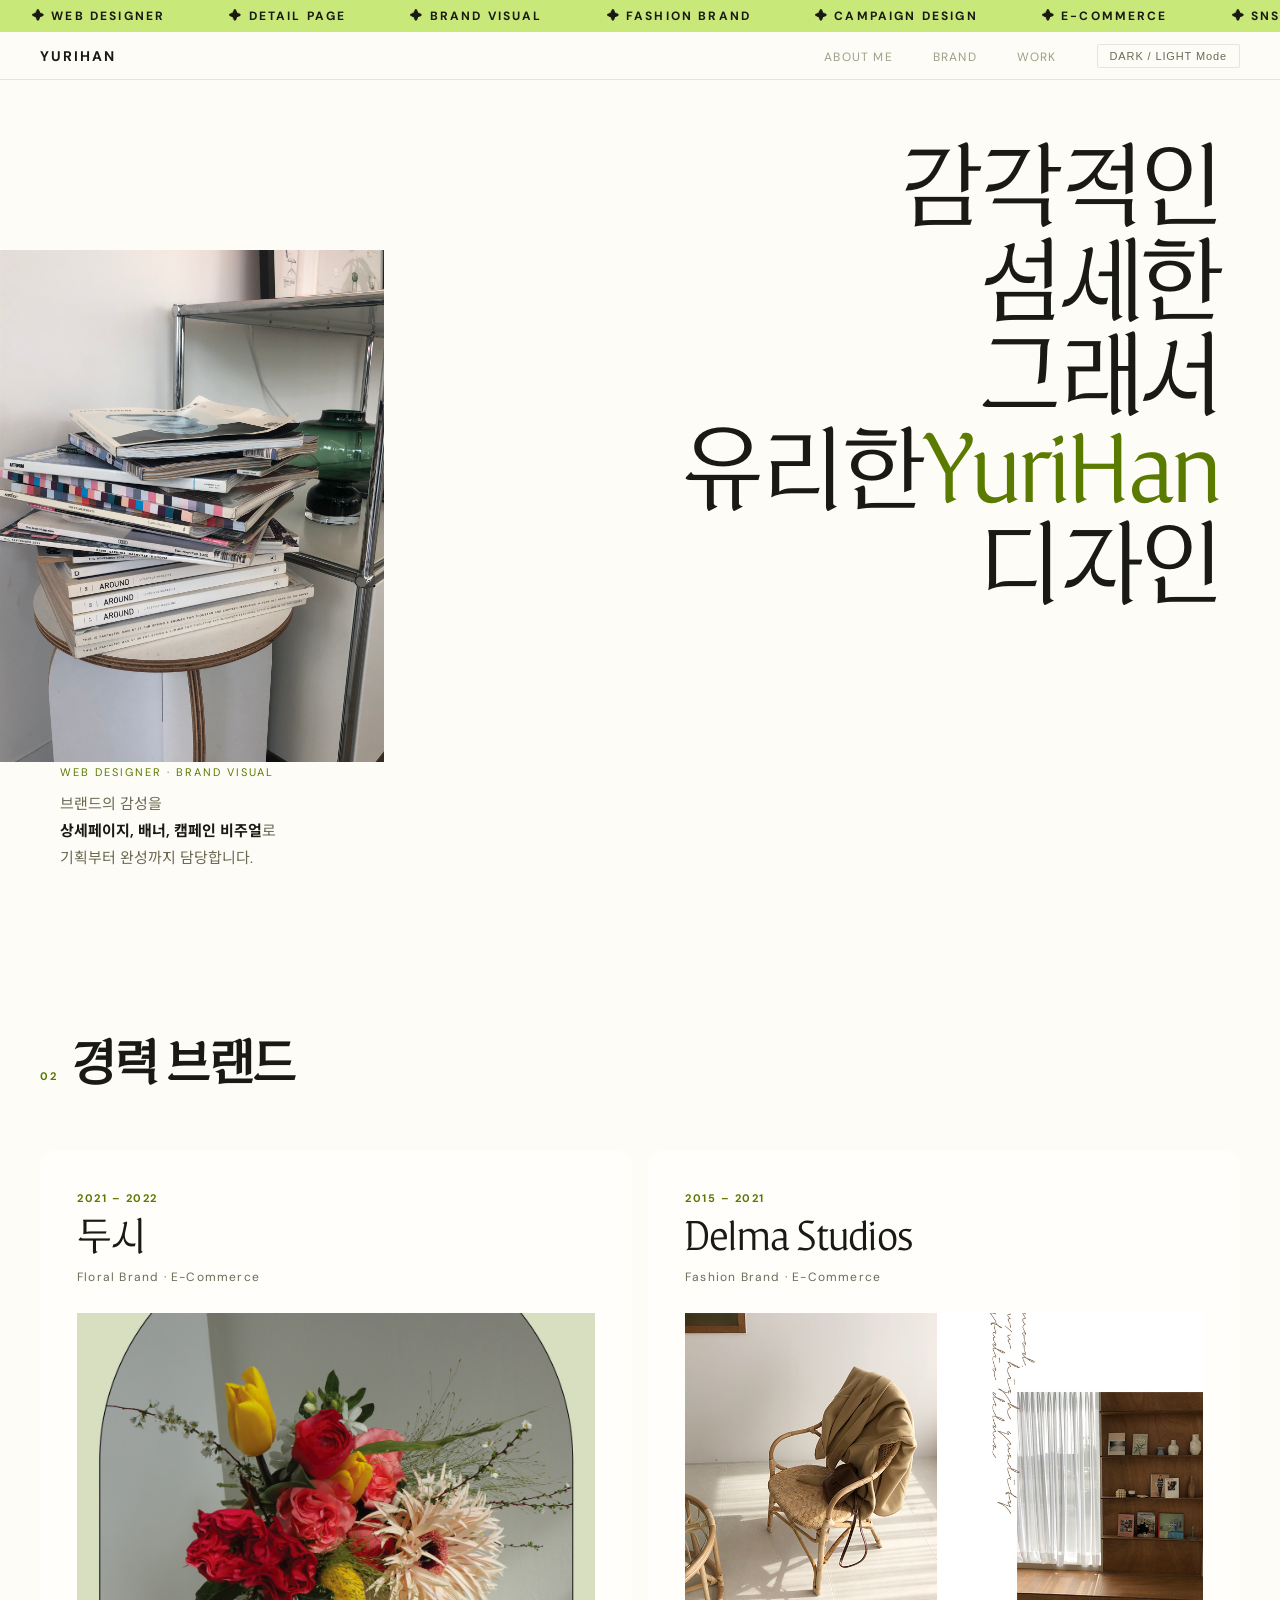
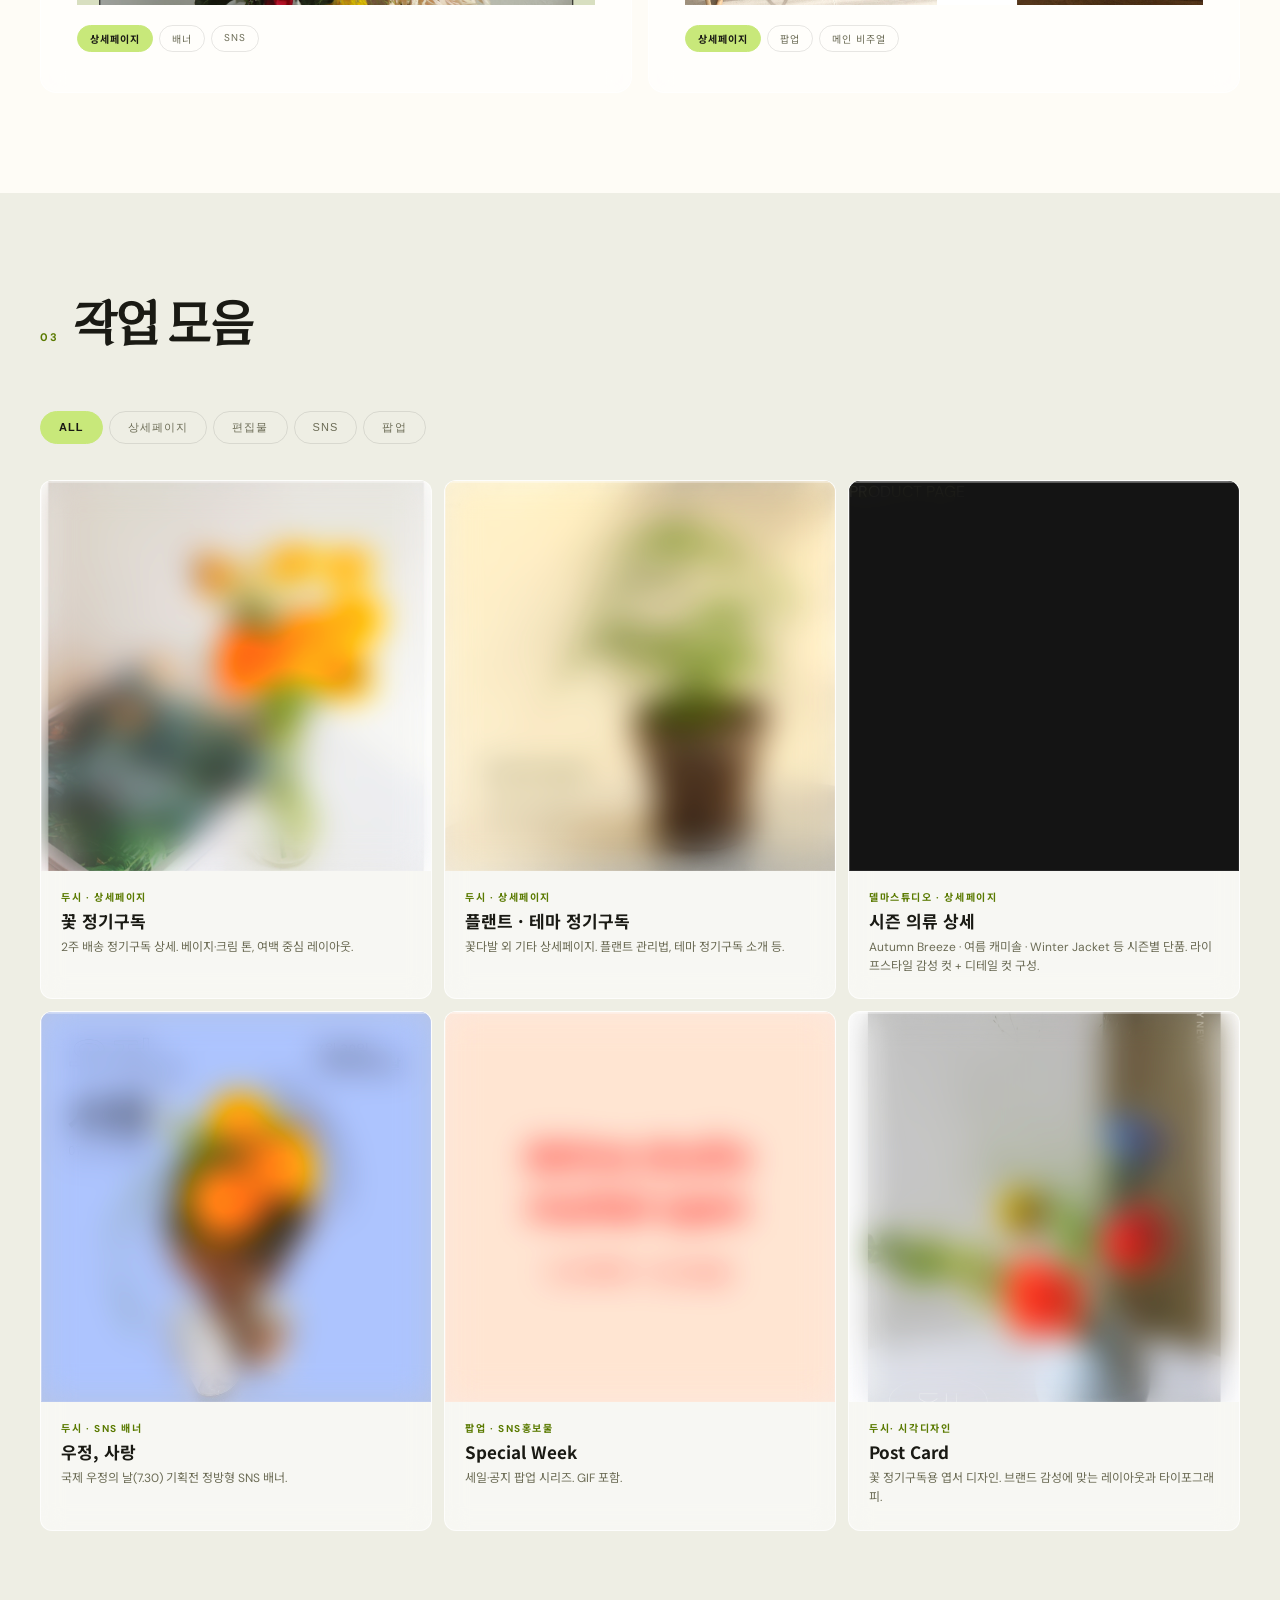
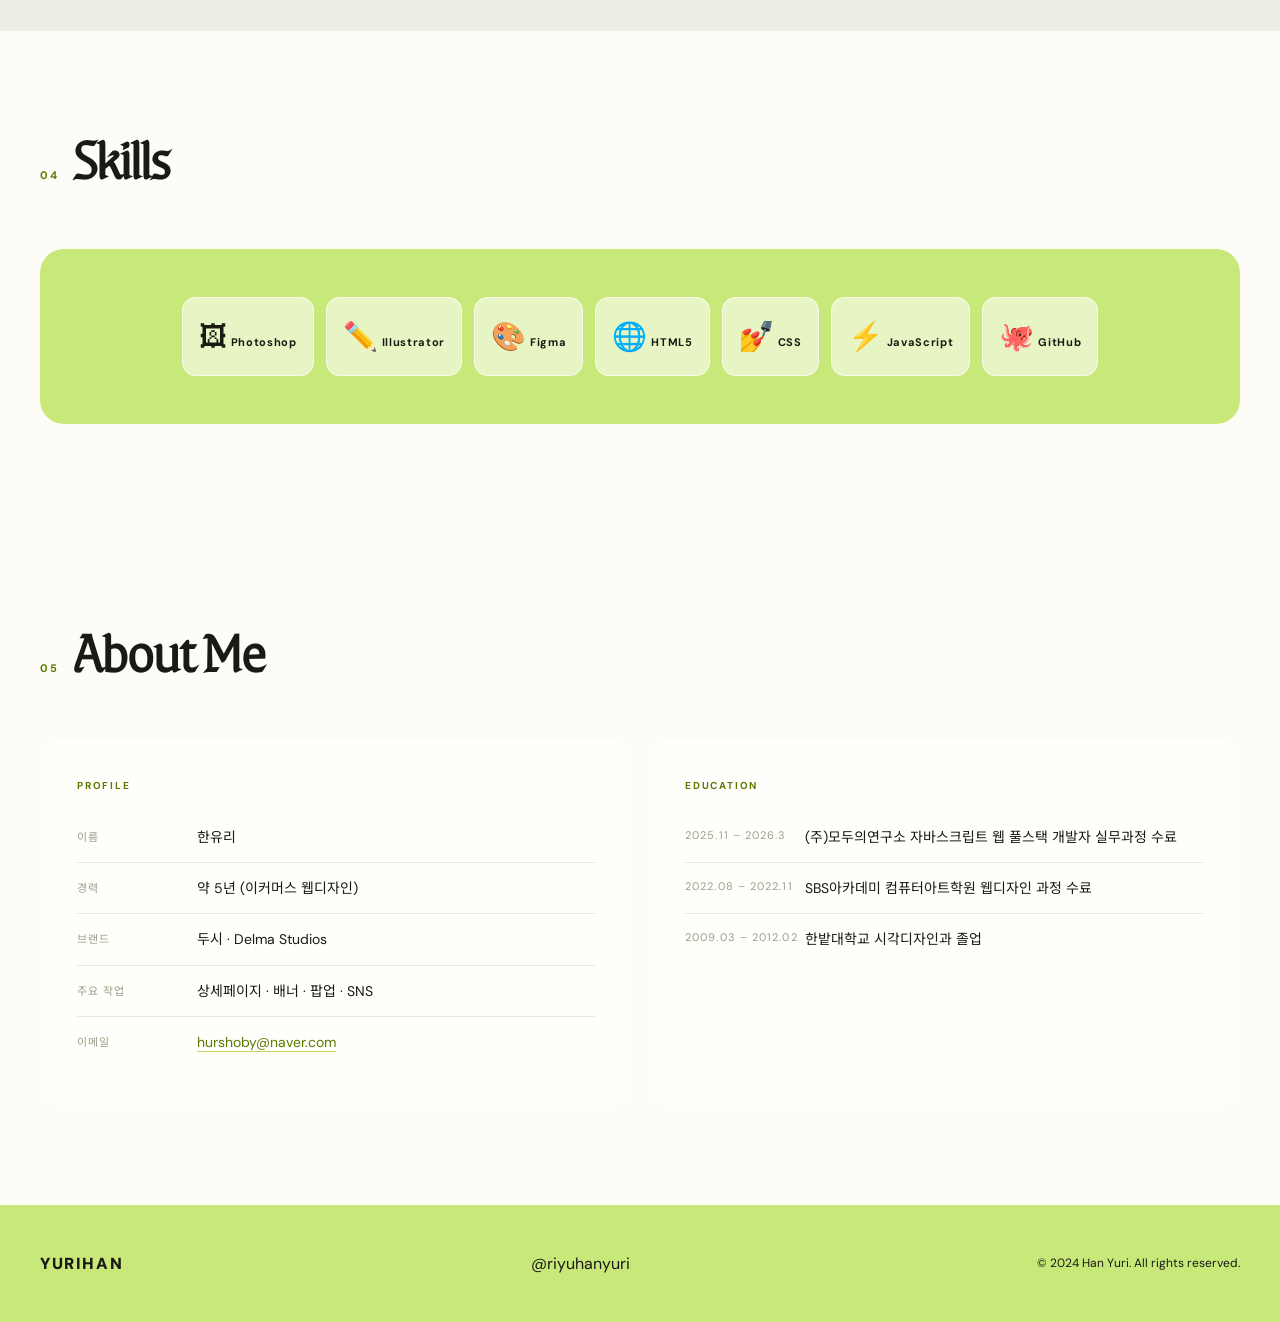
==== commit 30fcdfad: "add popup images" ====
--- a/index.html
+++ b/index.html
@@ -124,7 +124,7 @@
       <div class="works-filter">
         <button class="flt-btn on" data-f="all">All</button>
         <button class="flt-btn" data-f="detail">상세페이지</button>
-        <button class="flt-btn" data-f="banner">배너</button>
+        <button class="flt-btn" data-f="banner">편집물</button>
         <button class="flt-btn" data-f="sns">SNS</button>
         <button class="flt-btn" data-f="popup">팝업</button>
       </div>
@@ -227,7 +227,7 @@
             />
           </div>
           <div class="work-info">
-            <p class="work-cat">델마스튜디오 · 팝업</p>
+            <p class="work-cat">팝업 · SNS홍보물</p>
             <h3 class="work-title">Special Week</h3>
             <p class="work-desc">세일·공지 팝업 시리즈. GIF 포함.</p>
           </div>
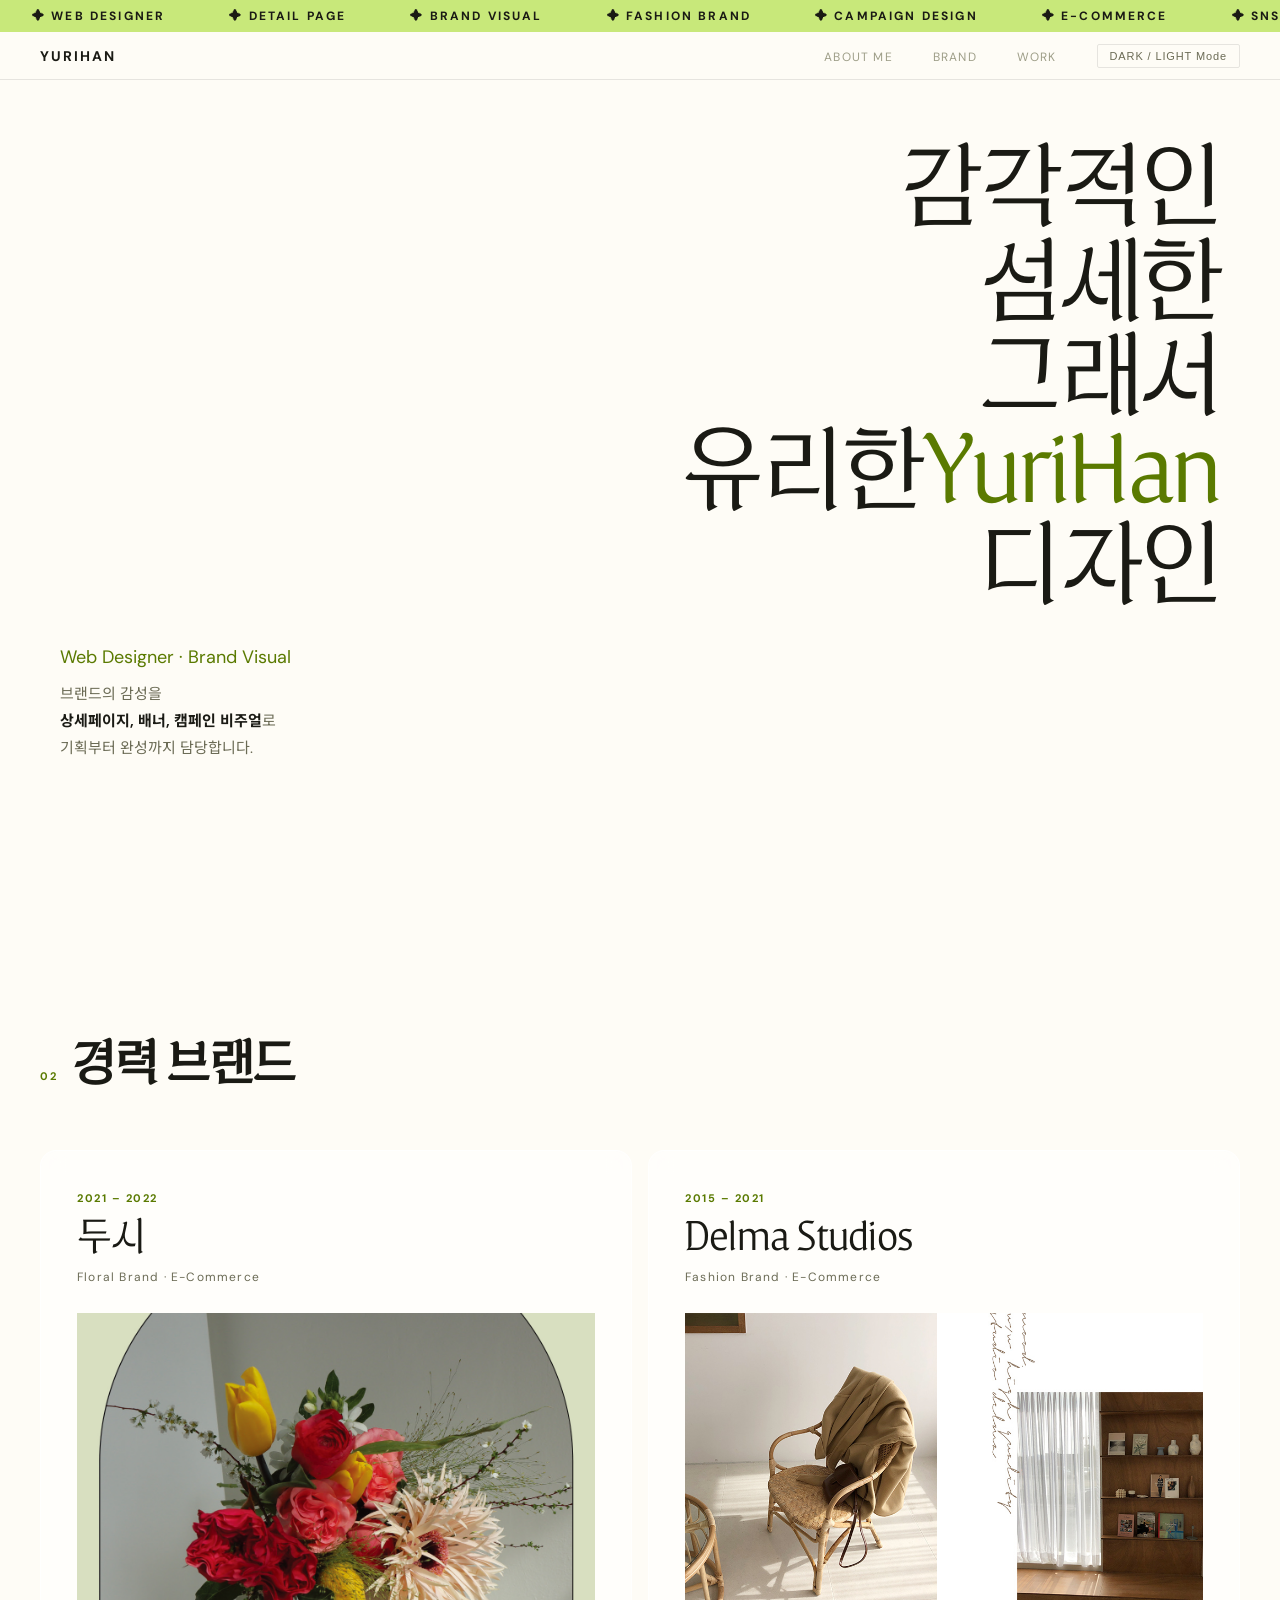
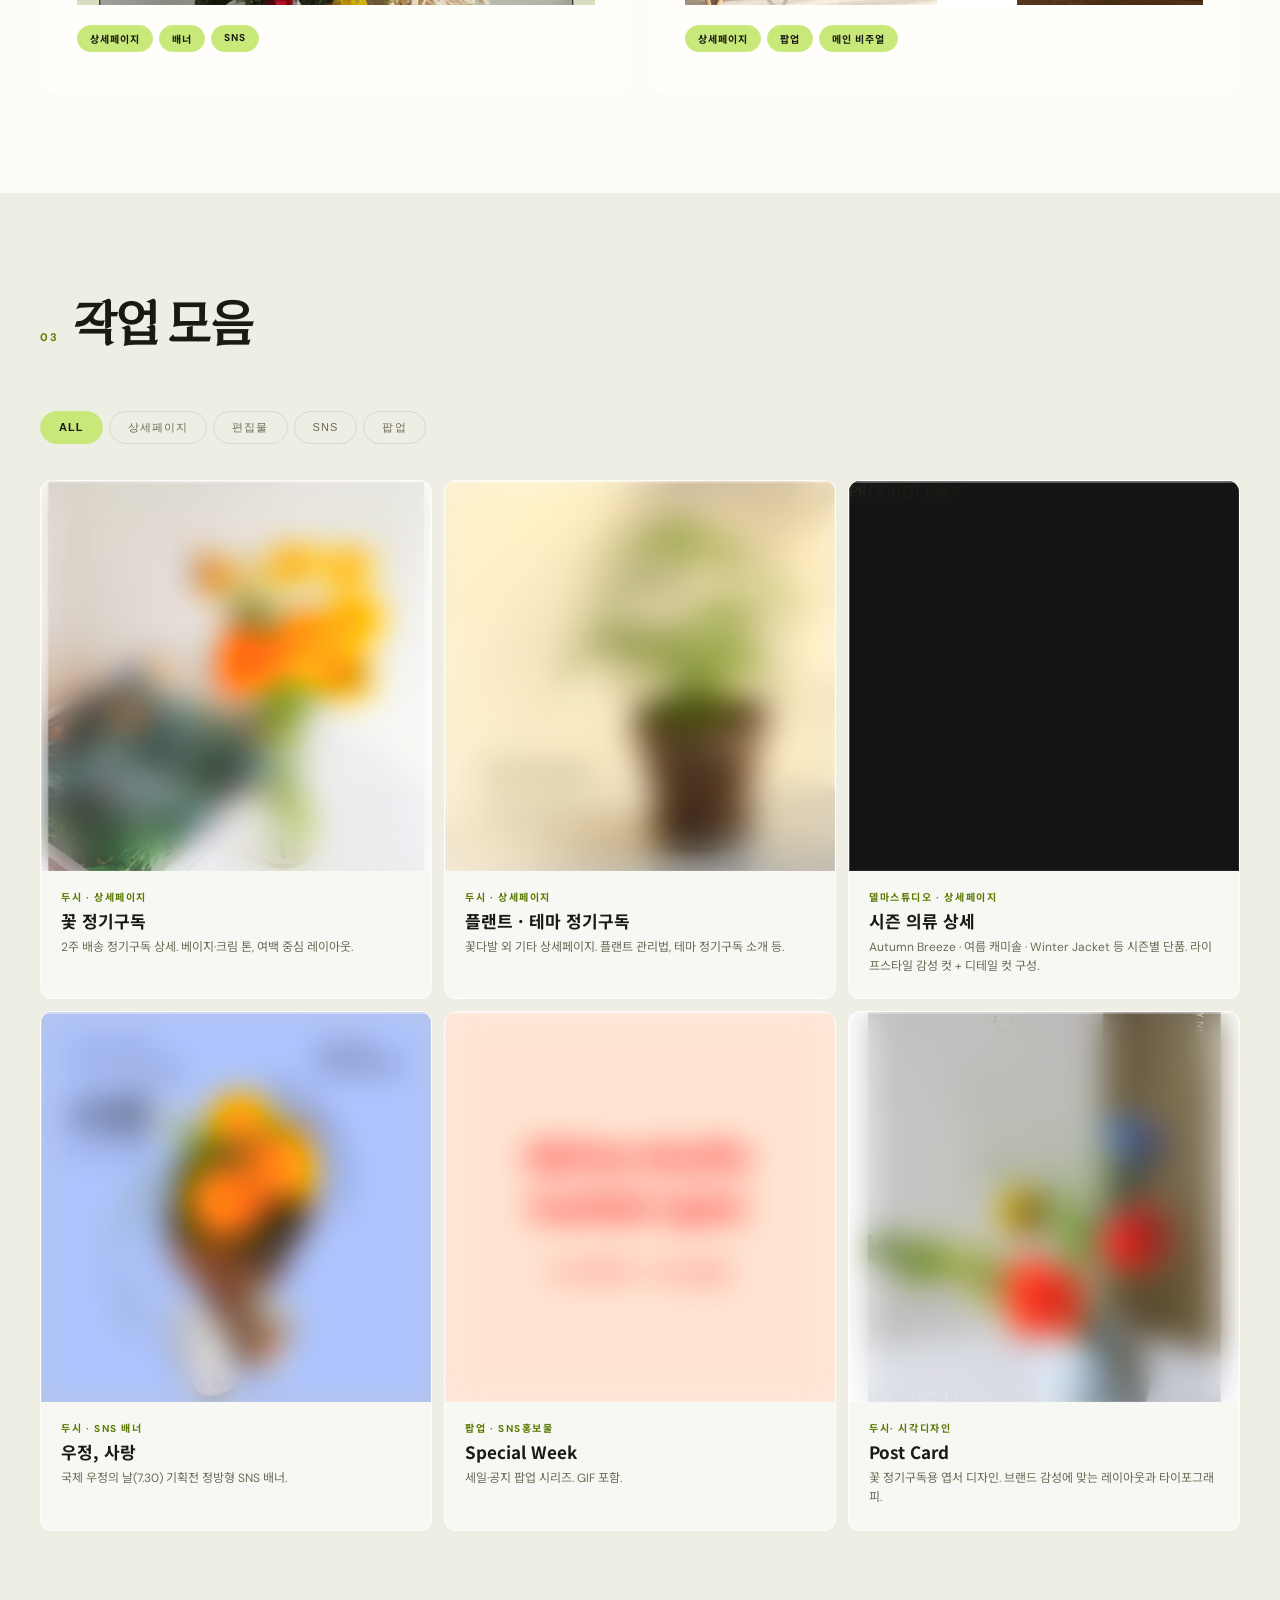
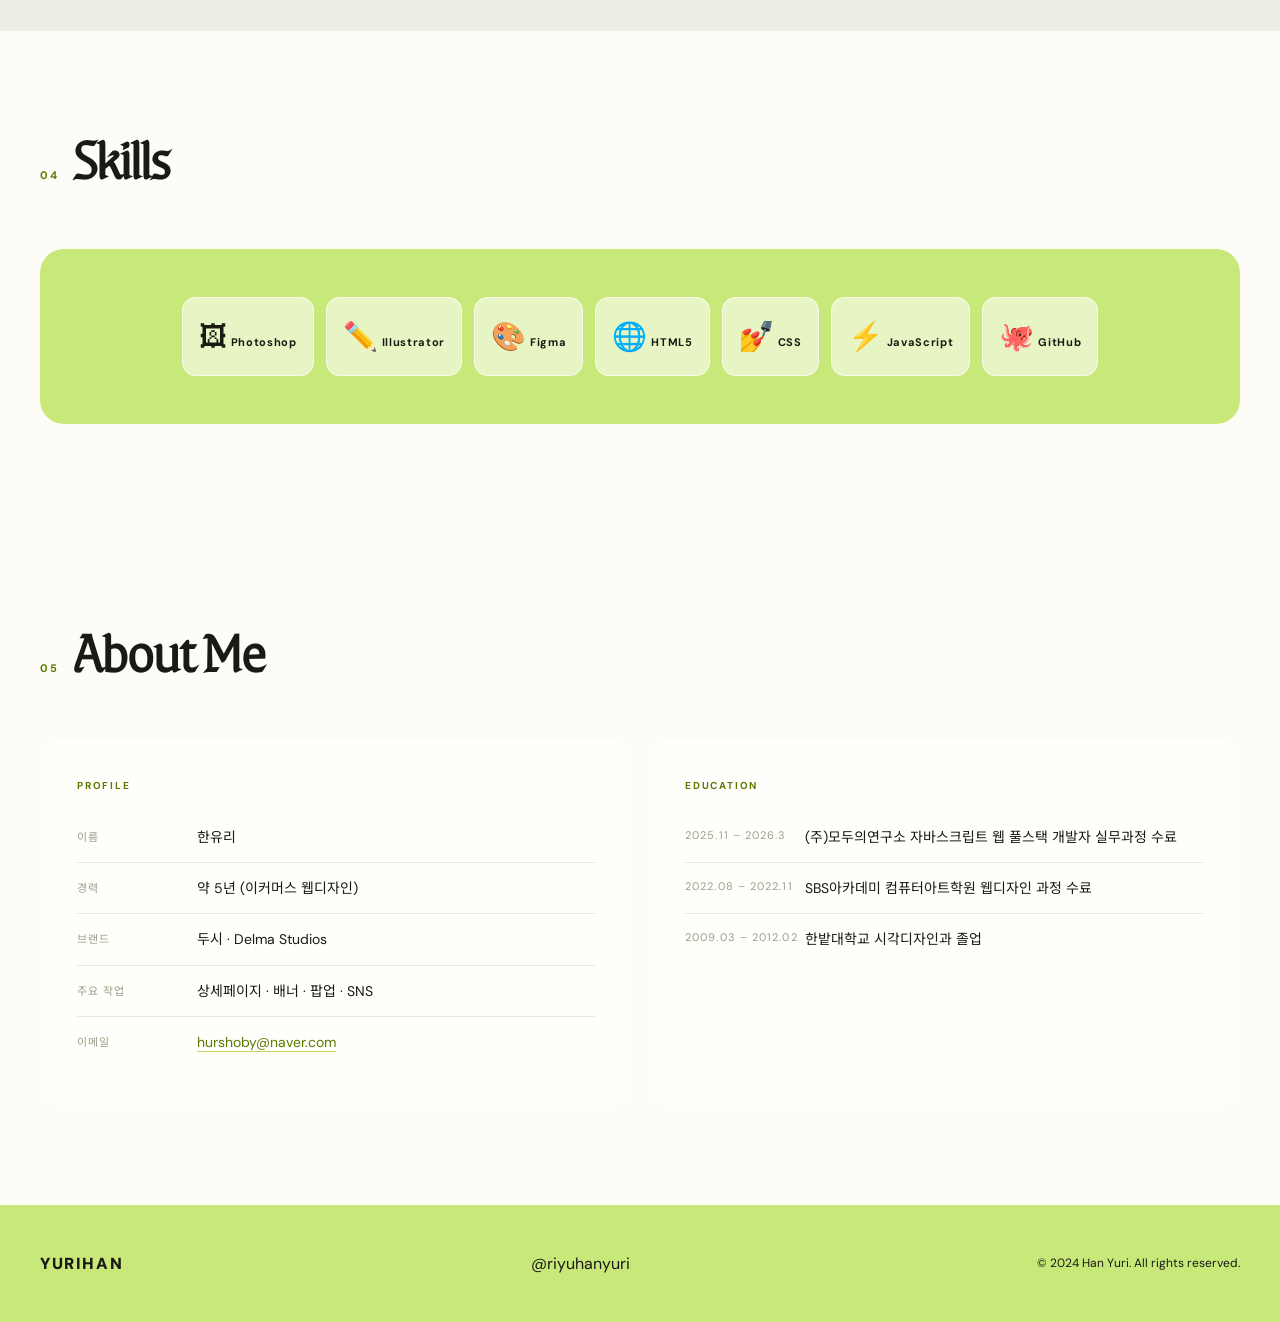
==== commit cf350cae: "deleted img logic for brand-card" ====
--- a/index.html
+++ b/index.html
@@ -88,7 +88,7 @@
               onerror="this.style.display = 'none'"
             />
             <ul class="brand-tags">
-              <li class="tag lime">상세페이지</li>
+              <li class="tag">상세페이지</li>
               <li class="tag">배너</li>
               <li class="tag">SNS</li>
             </ul>
@@ -106,7 +106,7 @@
               onerror="this.style.display = 'none'"
             />
             <ul class="brand-tags">
-              <li class="tag lime">상세페이지</li>
+              <li class="tag">상세페이지</li>
               <li class="tag">팝업</li>
               <li class="tag">메인 비주얼</li>
             </ul>
--- a/css/root.css
+++ b/css/root.css
@@ -14,6 +14,7 @@
   --glass-shadow: rgba(26, 26, 20, 0.15);
   --nav-h: 48px;
   --ticker-h: 32px;
+  --label-font-size: 1.8rem;
 }
 [data-theme="dark"] {
   --bg: #14140f;
--- a/css/style.css
+++ b/css/style.css
@@ -130,7 +130,6 @@
   justify-content: flex-end;
   padding: 60px;
   position: relative;
-  background: url("../images/bgimg1.JPG") left/30% auto no-repeat;
 }
 
 /* .hero::before {
@@ -174,14 +173,12 @@
 }
 .hero-intro {
   position: absolute;
-  bottom: 60px;
+  bottom: 20%;
   left: 60px;
   max-width: 360px;
 }
 .hero-intro-label {
-  font-size: 11px;
-  letter-spacing: 0.18em;
-  text-transform: uppercase;
+  font-size: var(--label-font-size);
   color: var(--lime-text);
   margin-bottom: 12px;
   display: flex;
@@ -296,20 +293,16 @@
   margin-top: 20px;
 }
 .tag {
-  font-size: 10px;
+  background: var(--lime);
+  font-size: 1rem;
+  font-weight: 700;
   letter-spacing: 0.1em;
   text-transform: uppercase;
   padding: 5px 12px;
   border: 1px solid var(--border);
-  color: var(--fg2);
+  color: var(--fg);
   border-radius: 100px;
-  background: transparent;
-}
-.tag.lime {
-  background: var(--lime);
-  color: var(--fg);
   border-color: var(--lime);
-  font-weight: 700;
 }
 
 /* ── WORKS ── */
